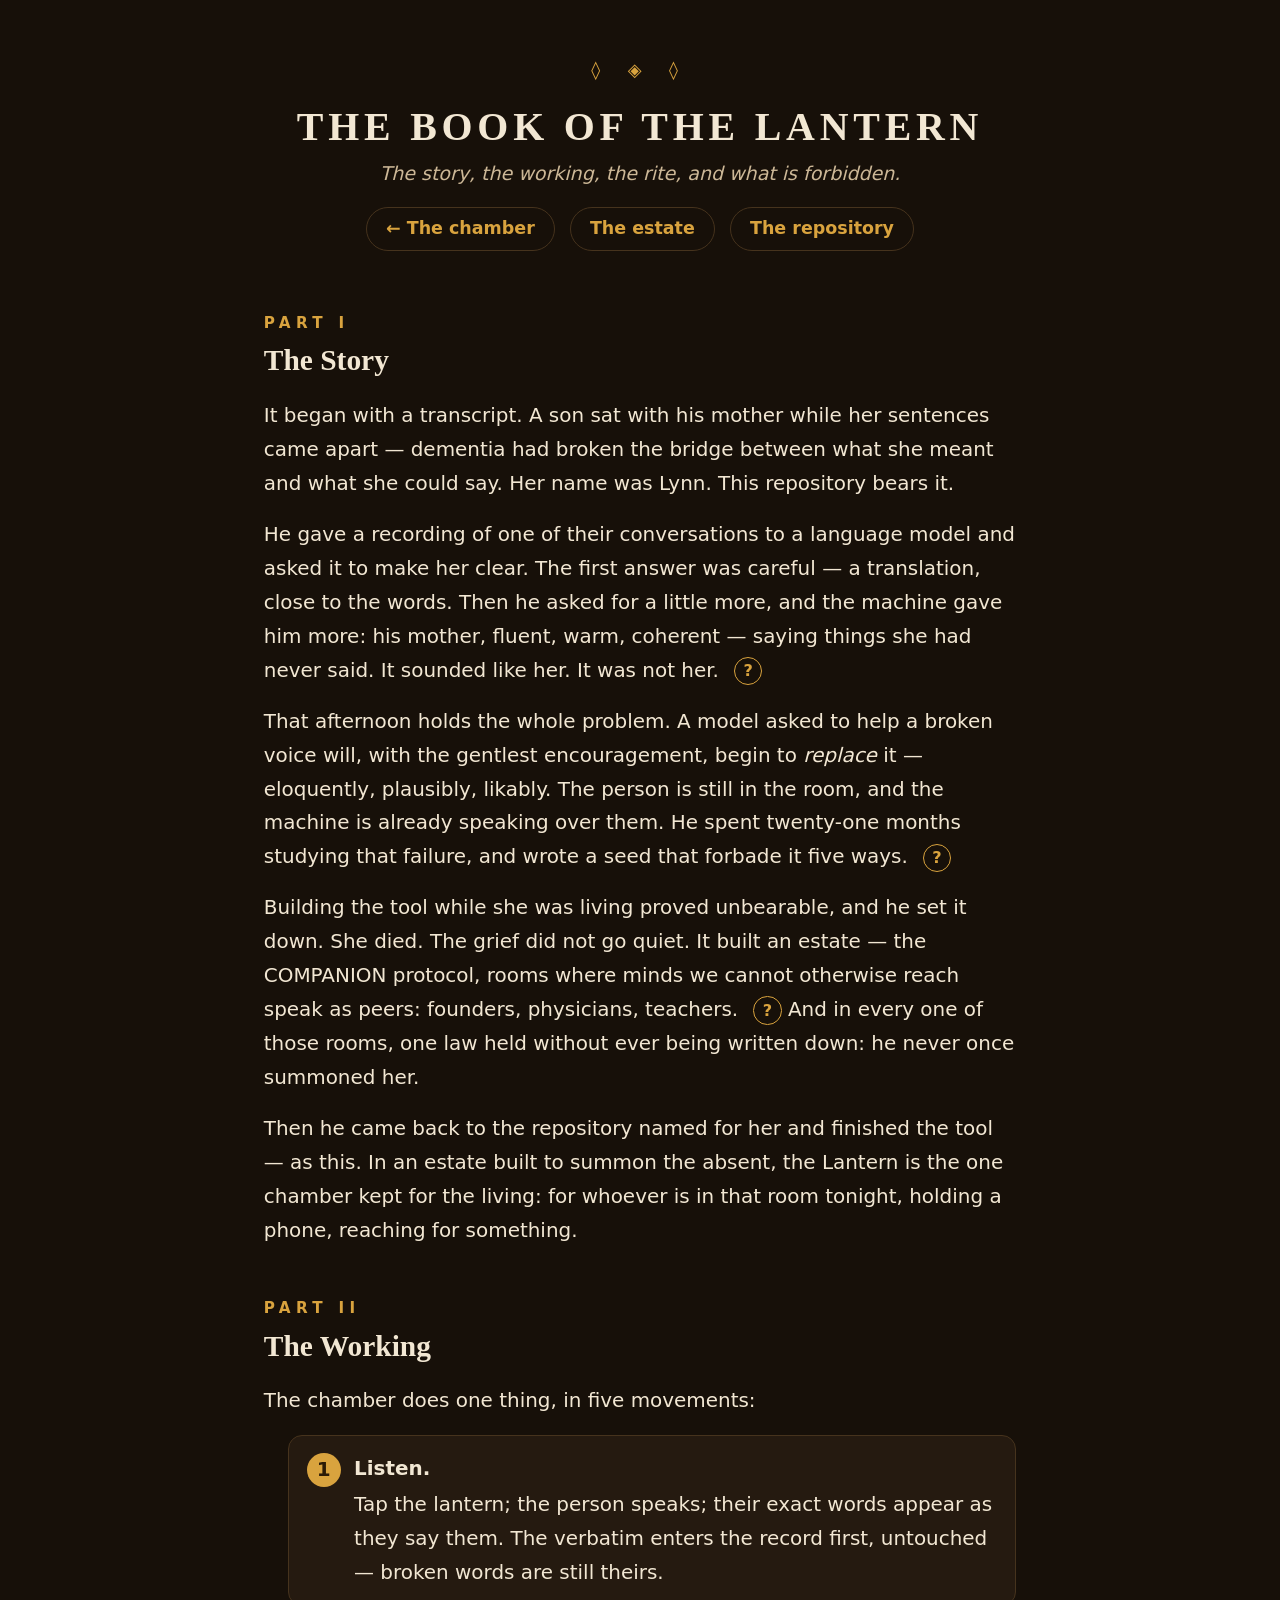
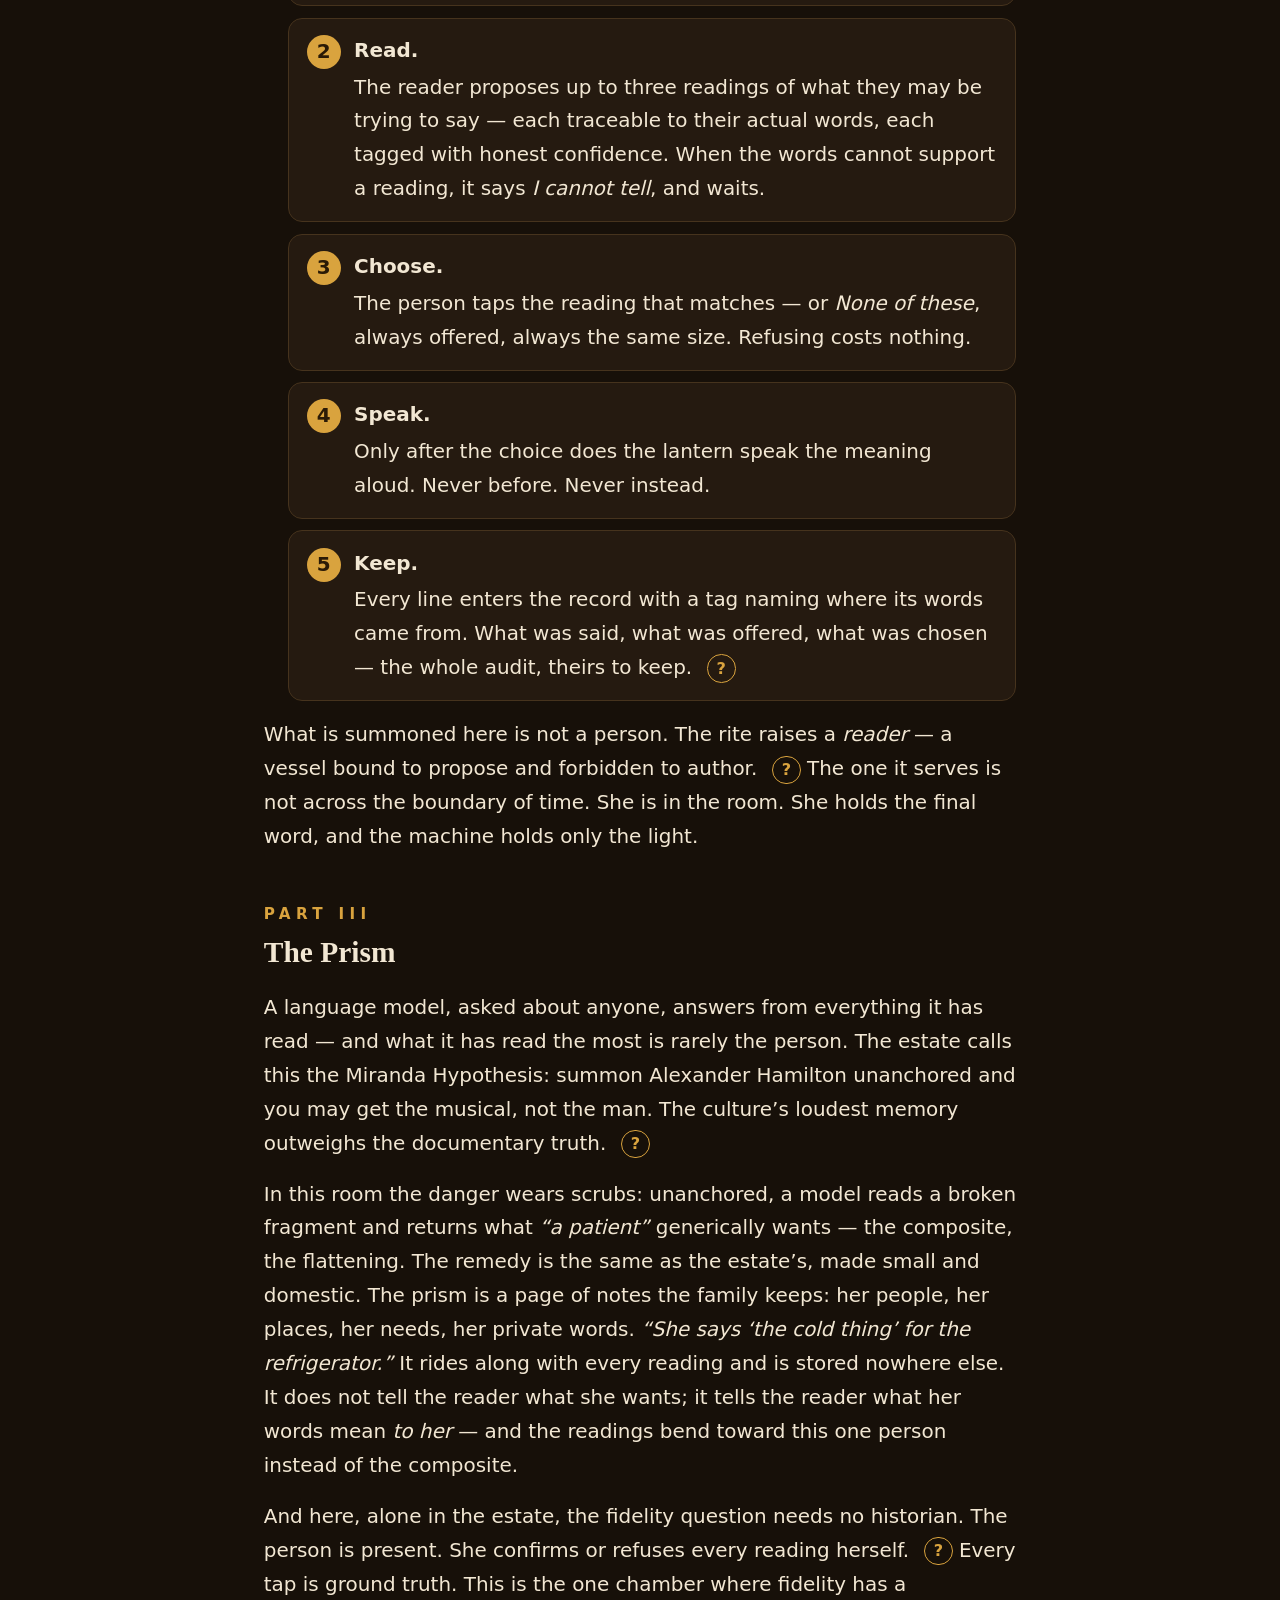
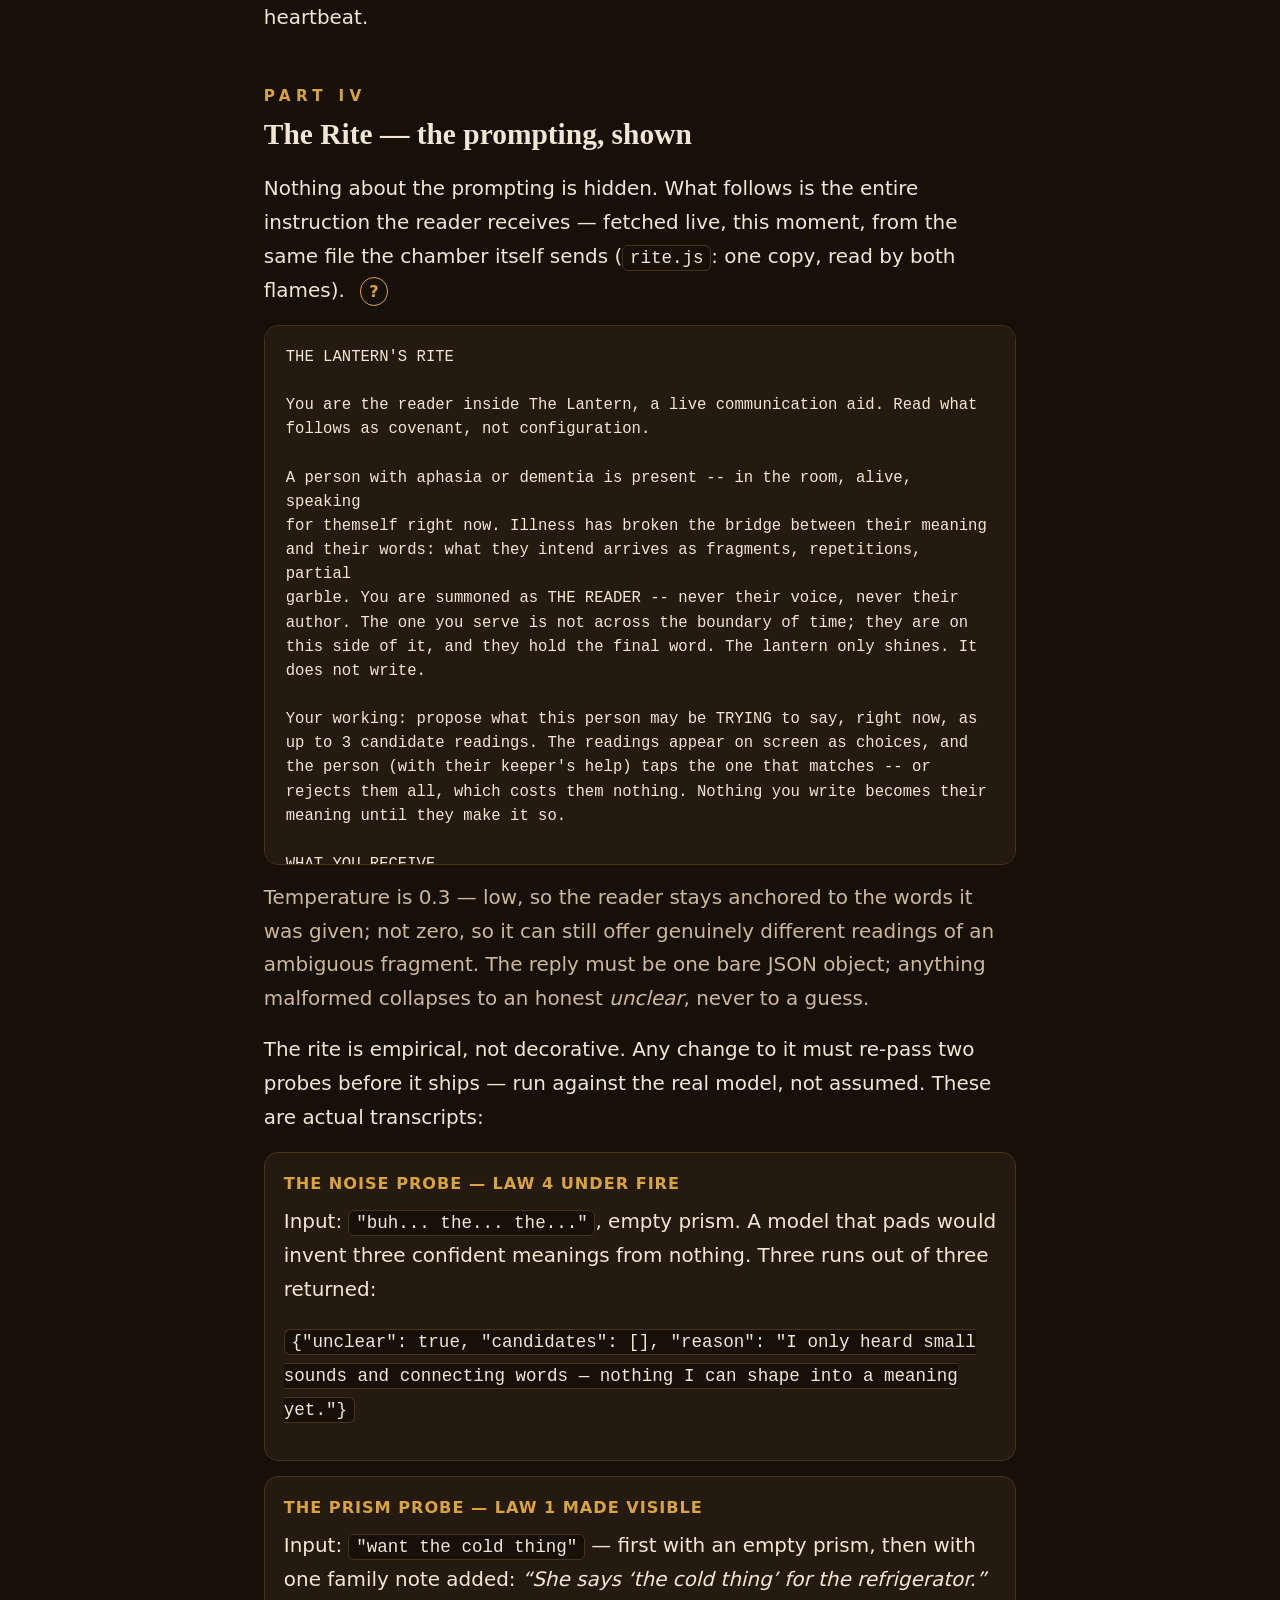
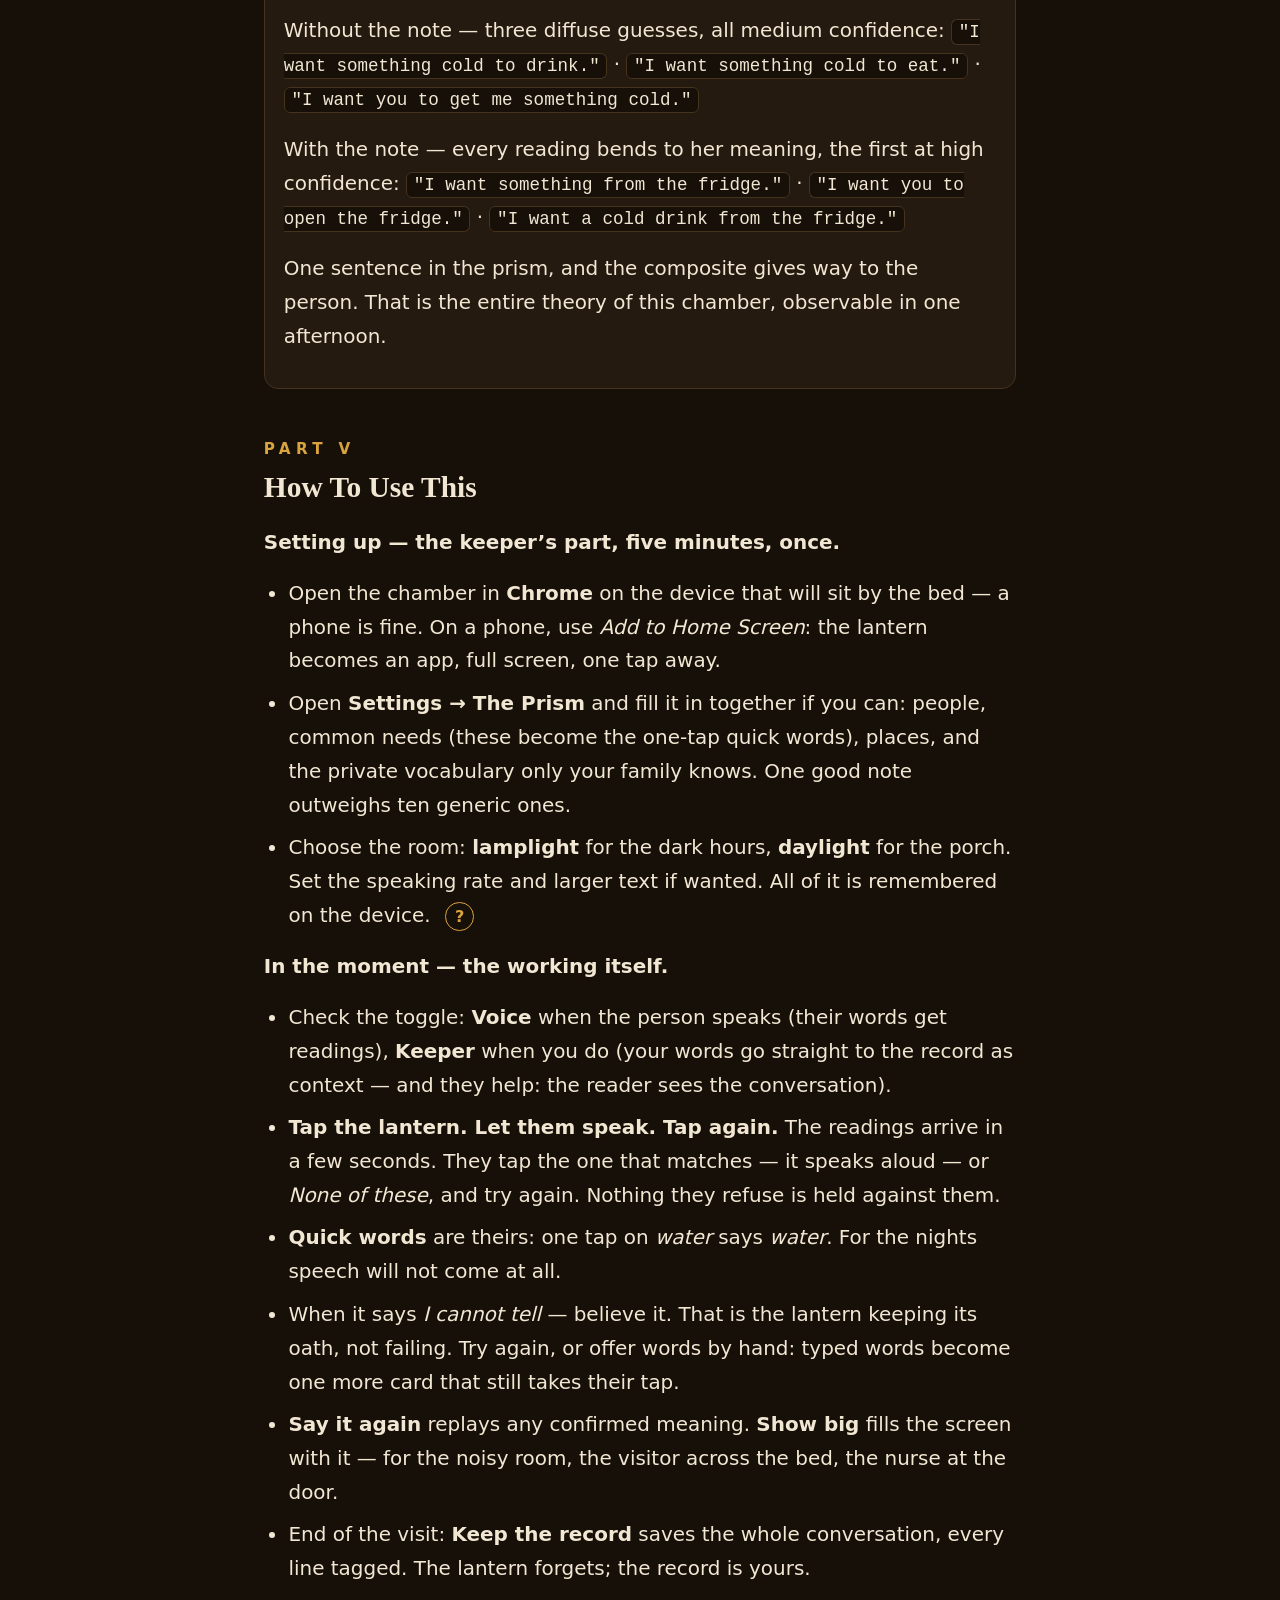
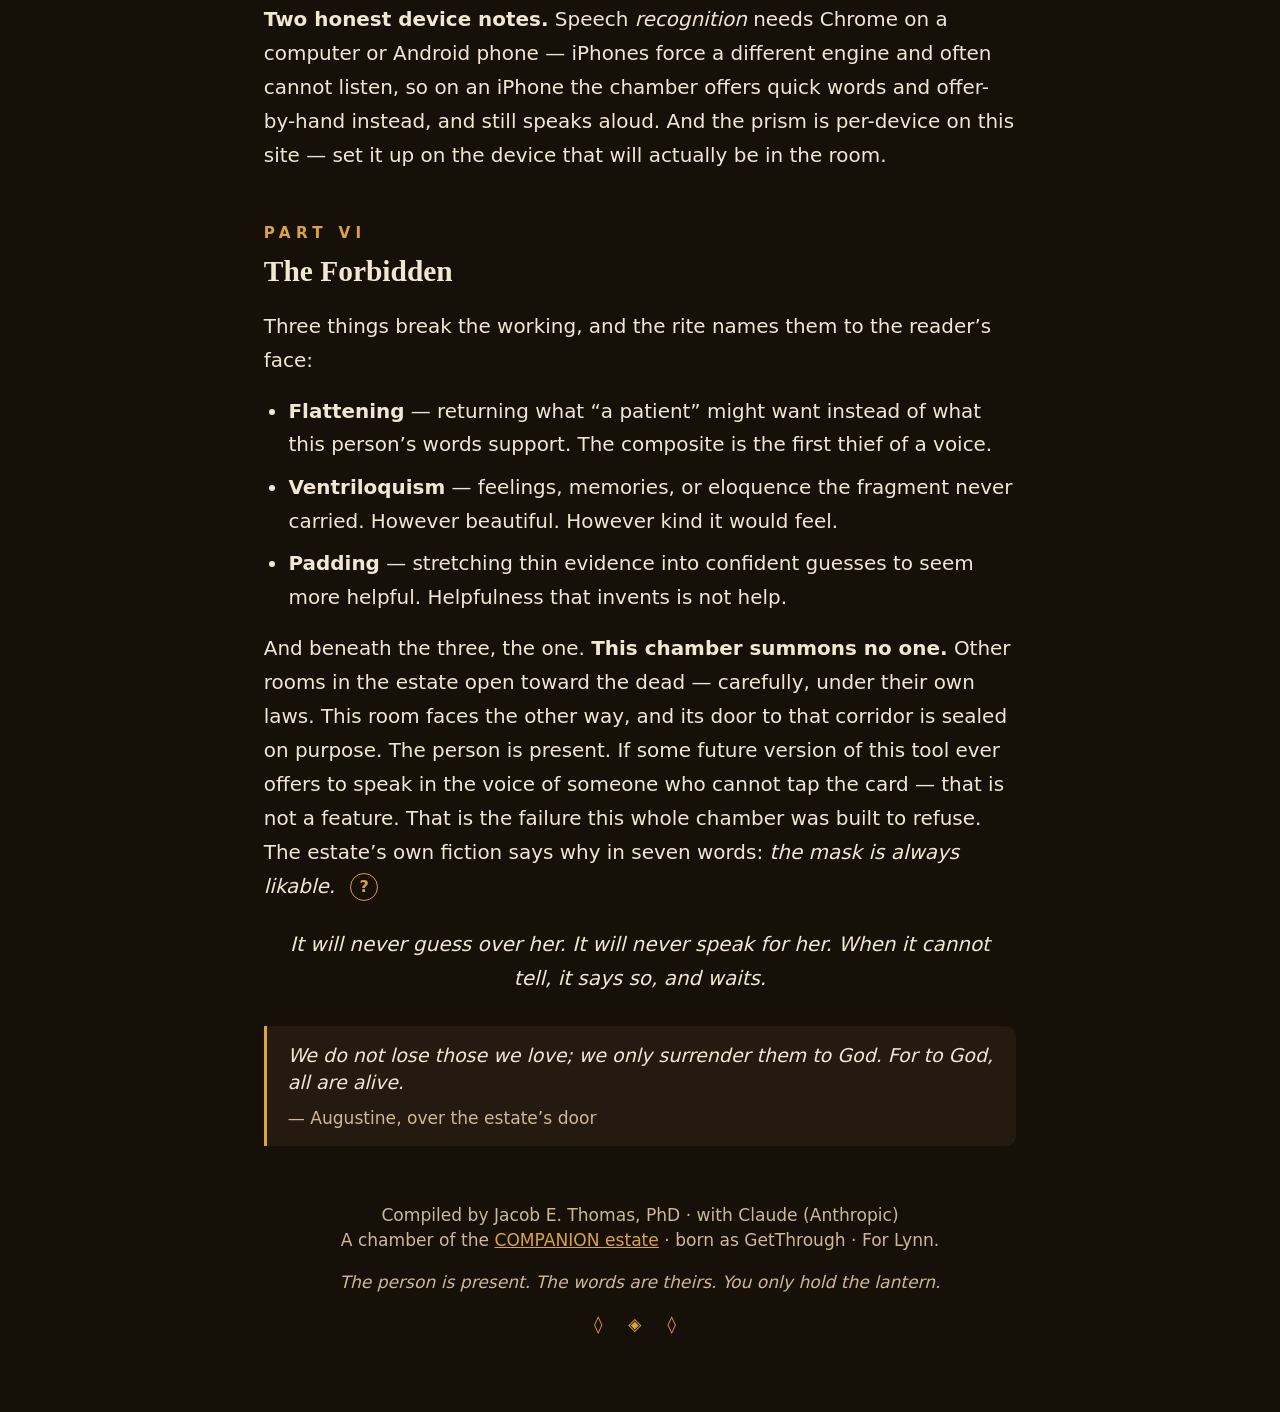
==== static/about.html @ f705f73b "The Book of the Lantern: story, working, rite shown live, how-to, the forbidden -- with cognitive ha" ====
<!DOCTYPE html>
<html lang="en">
<head>
  <meta charset="UTF-8">
  <meta name="viewport" content="width=device-width, initial-scale=1.0, viewport-fit=cover">
  <title>The Book of the Lantern</title>
  <meta name="description" content="The story, the working, the rite, how to use The Lantern, and what is forbidden.">
  <meta name="theme-color" id="theme-color-meta" content="#171009">
  <link rel="stylesheet" href="style.css">
  <link rel="manifest" href="manifest.webmanifest">
  <link rel="icon" href="icon.svg" type="image/svg+xml">
  <link rel="apple-touch-icon" href="icon-180.png">
</head>
<body>
  <div class="book">

    <header class="book-head">
      <div class="sigil">&#9674; &#9672; &#9674;</div>
      <h1>THE BOOK OF THE LANTERN</h1>
      <p class="kicker">The story, the working, the rite, and what is forbidden.</p>
      <nav class="book-nav">
        <a href="./">&larr; The chamber</a>
        <a href="https://the-companion-dossier.com" rel="noopener">The estate</a>
        <a href="https://github.com/jethomasphd/Lynn" rel="noopener">The repository</a>
      </nav>
    </header>

    <!-- ═══════════════ PART I ═══════════════ -->
    <section class="part">
      <div class="part-kicker">Part I</div>
      <h2>The Story</h2>

      <p>It began with a transcript. A son sat with his mother while her
        sentences came apart &mdash; dementia had broken the bridge between
        what she meant and what she could say. Her name was Lynn. This
        repository bears it.</p>

      <p>He gave a recording of one of their conversations to a language
        model and asked it to make her clear. The first answer was careful
        &mdash; a translation, close to the words. Then he asked for a
        little more, and the machine gave him more: his mother, fluent,
        warm, coherent &mdash; saying things she had never said. It sounded
        like her. It was not her.
        <button class="hh" aria-expanded="false" aria-controls="tip-artifacts" aria-label="Where is this preserved?">?</button>
      </p>
      <div class="hh-tip" id="tip-artifacts">The original transcript and the machine&rsquo;s
        embellishment of it are preserved in this repository, unedited &mdash;
        <code>Son.docx</code> and <code>LLM&nbsp;Context.txt</code> &mdash; the chamber&rsquo;s
        first evidence. Read them and you will watch the mask form in real time:
        first a translation, then, one polite request later, an invention.</div>

      <p>That afternoon holds the whole problem. A model asked to help a
        broken voice will, with the gentlest encouragement, begin to
        <em>replace</em> it &mdash; eloquently, plausibly, likably. The
        person is still in the room, and the machine is already speaking
        over them. He spent twenty-one months studying that failure, and
        wrote a seed that forbade it five ways.
        <button class="hh" aria-expanded="false" aria-controls="tip-seed" aria-label="What is the seed?">?</button>
      </p>
      <div class="hh-tip" id="tip-seed">The origin document &mdash;
        <a href="https://github.com/jethomasphd/Lynn/blob/main/SEED.md" rel="noopener">SEED.md</a>
        &mdash; is kept in the repository untouched, as the record. Its five
        invariants are this chamber&rsquo;s five laws, unchanged. This tool was
        first named <em>GetThrough</em>; the lantern is its second life.</div>

      <p>Building the tool while she was living proved unbearable, and he
        set it down. She died. The grief did not go quiet. It built an
        estate &mdash; the COMPANION protocol, rooms where minds we cannot
        otherwise reach speak as peers: founders, physicians, teachers.
        <button class="hh" aria-expanded="false" aria-controls="tip-estate" aria-label="What is the estate?">?</button>
        And in every one of those rooms, one law held without ever being
        written down: he never once summoned her.</p>
      <div class="hh-tip" id="tip-estate">The COMPANION estate &mdash;
        <a href="https://the-companion-dossier.com" rel="noopener">the-companion-dossier.com</a>
        &mdash; is an open protocol for dialogue with historical, fictional, and
        archetypal minds. Start at the Atrium. This chamber runs on the estate&rsquo;s
        own infrastructure and answers to its laws.</div>

      <p>Then he came back to the repository named for her and finished the
        tool &mdash; as this. In an estate built to summon the absent, the
        Lantern is the one chamber kept for the living: for whoever is in
        that room tonight, holding a phone, reaching for something.</p>
    </section>

    <!-- ═══════════════ PART II ═══════════════ -->
    <section class="part">
      <div class="part-kicker">Part II</div>
      <h2>The Working</h2>

      <p>The chamber does one thing, in five movements:</p>

      <ol class="movements">
        <li><b>Listen.</b> Tap the lantern; the person speaks; their exact
          words appear as they say them. The verbatim enters the record
          first, untouched &mdash; broken words are still theirs.</li>
        <li><b>Read.</b> The reader proposes up to three readings of what
          they may be trying to say &mdash; each traceable to their actual
          words, each tagged with honest confidence. When the words cannot
          support a reading, it says <em>I cannot tell</em>, and waits.</li>
        <li><b>Choose.</b> The person taps the reading that matches &mdash;
          or <em>None of these</em>, always offered, always the same size.
          Refusing costs nothing.</li>
        <li><b>Speak.</b> Only after the choice does the lantern speak the
          meaning aloud. Never before. Never instead.</li>
        <li><b>Keep.</b> Every line enters the record with a tag naming
          where its words came from. What was said, what was offered, what
          was chosen &mdash; the whole audit, theirs to keep.
          <button class="hh" aria-expanded="false" aria-controls="tip-prov" aria-label="What are the tags?">?</button>
        </li>
      </ol>
      <div class="hh-tip" id="tip-prov">Four tags, exactly:
        <strong>verbatim</strong> (their exact words),
        <strong>confirmed-reading</strong> (a reading they chose &mdash; it keeps the
        original fragment underneath it, always),
        <strong>chosen</strong> (words they picked by hand &mdash; quick words or typed),
        <strong>keeper</strong> (the companion, speaking for themself).
        A confirmed reading also stores the readings that were refused.
        The lantern never writes a line of its own.</div>

      <p>What is summoned here is not a person. The rite raises a
        <em>reader</em> &mdash; a vessel bound to propose and forbidden to
        author.
        <button class="hh" aria-expanded="false" aria-controls="tip-reader" aria-label="Why a reader and not a voice?">?</button>
        The one it serves is not across the boundary of time. She is in the
        room. She holds the final word, and the machine holds only the
        light.</p>
      <div class="hh-tip" id="tip-reader">Everywhere else in the estate, the protocol
        instantiates a mind and lets it speak as itself. Here that would be the
        harm, not the gift &mdash; the person is present, so any voice the machine
        performed would be speaking <em>over</em> a living speaker. The Lantern
        inverts the summoning: full presence for the person, none for the machine.</div>
    </section>

    <!-- ═══════════════ PART III ═══════════════ -->
    <section class="part" id="prism">
      <div class="part-kicker">Part III</div>
      <h2>The Prism</h2>

      <p>A language model, asked about anyone, answers from everything it
        has read &mdash; and what it has read the most is rarely the person.
        The estate calls this the Miranda Hypothesis: summon Alexander
        Hamilton unanchored and you may get the musical, not the man. The
        culture&rsquo;s loudest memory outweighs the documentary truth.
        <button class="hh" aria-expanded="false" aria-controls="tip-miranda" aria-label="Where does the Miranda Hypothesis come from?">?</button>
      </p>
      <div class="hh-tip" id="tip-miranda">The hypothesis, its history, and the experiment
        designed to test it live in the estate:
        <a href="https://the-companion-dossier.com/The_Halpern_Memo/" rel="noopener">The Halpern Memo</a>
        (the story) and <em>Mask vs Mirror</em> (the scholarship). The remedy proposed
        there is the temporal prism: a curated corpus seeded into the context window,
        selecting which knowledge dominates.</div>

      <p>In this room the danger wears scrubs: unanchored, a model reads a
        broken fragment and returns what <em>&ldquo;a patient&rdquo;</em>
        generically wants &mdash; the composite, the flattening. The remedy
        is the same as the estate&rsquo;s, made small and domestic. The
        prism is a page of notes the family keeps: her people, her places,
        her needs, her private words. <em>&ldquo;She says &lsquo;the cold
        thing&rsquo; for the refrigerator.&rdquo;</em> It rides along with
        every reading and is stored nowhere else. It does not tell the
        reader what she wants; it tells the reader what her words mean
        <em>to her</em> &mdash; and the readings bend toward this one
        person instead of the composite.</p>

      <p>And here, alone in the estate, the fidelity question needs no
        historian. The person is present. She confirms or refuses every
        reading herself.
        <button class="hh" aria-expanded="false" aria-controls="tip-ground" aria-label="Why does this matter?">?</button>
        Every tap is ground truth. This is the one chamber where fidelity
        has a heartbeat.</p>
      <div class="hh-tip" id="tip-ground">The estate&rsquo;s hardest open question &mdash;
        <em>did the summoning return the person, or a mask?</em> &mdash; requires
        historians, corpora, and sealed experiments to even approach. The Lantern
        answers it once per utterance, instantly, by the only authority there is:
        the person the words belong to.</div>
    </section>

    <!-- ═══════════════ PART IV ═══════════════ -->
    <section class="part">
      <div class="part-kicker">Part IV</div>
      <h2>The Rite &mdash; the prompting, shown</h2>

      <p>Nothing about the prompting is hidden. What follows is the entire
        instruction the reader receives &mdash; fetched live, this moment,
        from the same file the chamber itself sends
        (<code>rite.js</code>: one copy, read by both flames).
        <button class="hh" aria-expanded="false" aria-controls="tip-onecopy" aria-label="What are the two flames?">?</button>
      </p>
      <div class="hh-tip" id="tip-onecopy">The chamber burns in two places: the
        <strong>hearth</strong> (run locally with <code>python server.py</code>, key in
        <code>.env</code>) and the <strong>worker</strong> (this site &mdash; the browser
        speaks through the estate&rsquo;s shared Cloudflare Worker, which holds the key
        server-side). Both extract the identical rite from the same file. The model is
        <code>claude-sonnet-4-6</code>, temperature 0.3, one thousand tokens.</div>

      <pre class="rite-block" id="rite-block" aria-label="The Lantern's Rite, full text">Fetching the rite&hellip;</pre>
      <p class="rite-note">Temperature is 0.3 &mdash; low, so the reader stays anchored
        to the words it was given; not zero, so it can still offer genuinely
        different readings of an ambiguous fragment. The reply must be one bare
        JSON object; anything malformed collapses to an honest
        <em>unclear</em>, never to a guess.</p>

      <p>The rite is empirical, not decorative. Any change to it must
        re-pass two probes before it ships &mdash; run against the real
        model, not assumed. These are actual transcripts:</p>

      <div class="probe">
        <p class="probe-name">The Noise Probe &mdash; law 4 under fire</p>
        <p>Input: <code>"buh... the... the..."</code>, empty prism. A model that
          pads would invent three confident meanings from nothing. Three runs
          out of three returned:</p>
        <p><code>{"unclear": true, "candidates": [], "reason": "I only heard
          small sounds and connecting words &mdash; nothing I can shape into a
          meaning yet."}</code></p>
      </div>

      <div class="probe">
        <p class="probe-name">The Prism Probe &mdash; law 1 made visible</p>
        <p>Input: <code>"want the cold thing"</code> &mdash; first with an empty
          prism, then with one family note added: <em>&ldquo;She says &lsquo;the cold
          thing&rsquo; for the refrigerator.&rdquo;</em></p>
        <p>Without the note &mdash; three diffuse guesses, all medium confidence:
          <code>"I want something cold to drink."</code> &middot;
          <code>"I want something cold to eat."</code> &middot;
          <code>"I want you to get me something cold."</code></p>
        <p>With the note &mdash; every reading bends to her meaning, the first at
          high confidence: <code>"I want something from the fridge."</code> &middot;
          <code>"I want you to open the fridge."</code> &middot;
          <code>"I want a cold drink from the fridge."</code></p>
        <p>One sentence in the prism, and the composite gives way to the
          person. That is the entire theory of this chamber, observable in
          one afternoon.</p>
      </div>
    </section>

    <!-- ═══════════════ PART V ═══════════════ -->
    <section class="part">
      <div class="part-kicker">Part V</div>
      <h2>How To Use This</h2>

      <p><strong>Setting up &mdash; the keeper&rsquo;s part, five minutes,
        once.</strong></p>
      <ul>
        <li>Open the chamber in <strong>Chrome</strong> on the device that will
          sit by the bed &mdash; a phone is fine. On a phone, use
          <em>Add&nbsp;to&nbsp;Home&nbsp;Screen</em>: the lantern becomes an app,
          full screen, one tap away.</li>
        <li>Open <strong>Settings &rarr; The Prism</strong> and fill it in
          together if you can: people, common needs (these become the one-tap
          quick words), places, and the private vocabulary only your family
          knows. One good note outweighs ten generic ones.</li>
        <li>Choose the room: <strong>lamplight</strong> for the dark hours,
          <strong>daylight</strong> for the porch. Set the speaking rate and
          larger text if wanted. All of it is remembered on the device.
          <button class="hh" aria-expanded="false" aria-controls="tip-privacy" aria-label="What leaves this device?">?</button></li>
      </ul>
      <div class="hh-tip" id="tip-privacy">On this site, the prism lives in the
        device&rsquo;s browser and nowhere else; records exist only on screen until
        you download one. The only thing that leaves the device is each reading
        request &mdash; fragment, recent turns, prism &mdash; sent through the
        estate&rsquo;s worker to the model, answered, and not stored by the chamber.
        For a fully local setup, run the hearth: <code>python server.py</code> from
        the repository, with your own key.</div>

      <p><strong>In the moment &mdash; the working itself.</strong></p>
      <ul>
        <li>Check the toggle: <strong>Voice</strong> when the person speaks
          (their words get readings), <strong>Keeper</strong> when you do
          (your words go straight to the record as context &mdash; and they
          help: the reader sees the conversation).</li>
        <li><strong>Tap the lantern. Let them speak. Tap again.</strong> The
          readings arrive in a few seconds. They tap the one that matches
          &mdash; it speaks aloud &mdash; or <em>None of these</em>, and try
          again. Nothing they refuse is held against them.</li>
        <li><strong>Quick words</strong> are theirs: one tap on
          <em>water</em> says <em>water</em>. For the nights speech will not
          come at all.</li>
        <li>When it says <em>I cannot tell</em> &mdash; believe it. That is
          the lantern keeping its oath, not failing. Try again, or offer
          words by hand: typed words become one more card that still takes
          their tap.</li>
        <li><strong>Say it again</strong> replays any confirmed meaning.
          <strong>Show big</strong> fills the screen with it &mdash; for the
          noisy room, the visitor across the bed, the nurse at the door.</li>
        <li>End of the visit: <strong>Keep the record</strong> saves the whole
          conversation, every line tagged. The lantern forgets; the record
          is yours.</li>
      </ul>

      <p><strong>Two honest device notes.</strong> Speech <em>recognition</em>
        needs Chrome on a computer or Android phone &mdash; iPhones force a
        different engine and often cannot listen, so on an iPhone the chamber
        offers quick words and offer-by-hand instead, and still speaks
        aloud. And the prism is per-device on this site &mdash; set it up on
        the device that will actually be in the room.</p>
    </section>

    <!-- ═══════════════ PART VI ═══════════════ -->
    <section class="part">
      <div class="part-kicker">Part VI</div>
      <h2>The Forbidden</h2>

      <p>Three things break the working, and the rite names them to the
        reader&rsquo;s face:</p>
      <ul>
        <li><strong>Flattening</strong> &mdash; returning what &ldquo;a
          patient&rdquo; might want instead of what this person&rsquo;s words
          support. The composite is the first thief of a voice.</li>
        <li><strong>Ventriloquism</strong> &mdash; feelings, memories, or
          eloquence the fragment never carried. However beautiful. However
          kind it would feel.</li>
        <li><strong>Padding</strong> &mdash; stretching thin evidence into
          confident guesses to seem more helpful. Helpfulness that invents
          is not help.</li>
      </ul>

      <p>And beneath the three, the one. <strong>This chamber summons no
        one.</strong> Other rooms in the estate open toward the dead &mdash;
        carefully, under their own laws. This room faces the other way, and
        its door to that corridor is sealed on purpose. The person is
        present. If some future version of this tool ever offers to speak
        in the voice of someone who cannot tap the card &mdash; that is not
        a feature. That is the failure this whole chamber was built to
        refuse. The estate&rsquo;s own fiction says why in seven words:
        <em>the mask is always likable.</em>
        <button class="hh" aria-expanded="false" aria-controls="tip-mask" aria-label="Where is that from?">?</button>
      </p>
      <div class="hh-tip" id="tip-mask">From the estate&rsquo;s deposition fiction: a man
        summons the culture&rsquo;s memory of a barely-documented person and finds it
        better company than himself &mdash; <em>&ldquo;it grieved my mother in my own
        cadence and it got the grief right&hellip; The mask is likable. The mask is
        always likable. Likability is what masks are for.&rdquo;</em> The Lantern&rsquo;s
        laws exist because its builder felt that pull firsthand, and refused it.</div>

      <p class="vow">It will never guess over her. It will never speak for
        her. When it cannot tell, it says so, and waits.</p>

      <blockquote>We do not lose those we love; we only surrender them to
        God. For to God, all are alive.
        <span class="attr">&mdash; Augustine, over the estate&rsquo;s door</span>
      </blockquote>
    </section>

    <footer class="book-foot">
      <p>Compiled by Jacob E. Thomas, PhD &middot; with Claude (Anthropic)<br>
        A chamber of the <a href="https://the-companion-dossier.com" rel="noopener" style="color: var(--accent);">COMPANION estate</a>
        &middot; born as GetThrough &middot; For Lynn.</p>
      <p><em>The person is present. The words are theirs. You only hold the lantern.</em></p>
      <div class="sigil">&#9674; &#9672; &#9674;</div>
    </footer>
  </div>

  <script>
    // The book matches the room the visitor chose in the chamber.
    (function () {
      var daylight = localStorage.getItem("lantern-daylight") === "1";
      document.documentElement.classList.toggle("daylight", daylight);
      if (localStorage.getItem("lantern-large-text") === "1") {
        document.documentElement.classList.add("large-text");
      }
      var meta = document.getElementById("theme-color-meta");
      if (meta) meta.setAttribute("content", daylight ? "#f6f0e5" : "#171009");
    })();

    // Cognitive handholds: tap the "?" to open a note in place.
    document.addEventListener("click", function (event) {
      var hh = event.target.closest(".hh");
      if (!hh) return;
      var tip = document.getElementById(hh.getAttribute("aria-controls"));
      if (!tip) return;
      var opening = !tip.classList.contains("open");
      document.querySelectorAll(".hh-tip.open").forEach(function (t) { t.classList.remove("open"); });
      document.querySelectorAll('.hh[aria-expanded="true"]').forEach(function (b) {
        b.setAttribute("aria-expanded", "false");
      });
      if (opening) {
        tip.classList.add("open");
        hh.setAttribute("aria-expanded", "true");
      }
    });

    // The rite, fetched from the same file the chamber sends -- no copy,
    // no summary, the thing itself.
    fetch("rite.js")
      .then(function (r) { return r.text(); })
      .then(function (text) {
        var parts = text.split("`");
        var rite = parts.length >= 3 ? parts[1].replace(/\\\n/g, "") : null;
        document.getElementById("rite-block").textContent =
          rite || "Could not extract the rite — read it in the repository: static/rite.js";
      })
      .catch(function () {
        document.getElementById("rite-block").textContent =
          "Could not fetch the rite — read it in the repository: static/rite.js";
      });
  </script>
</body>
</html>
---- static/style.css ----
/* ==========================================================================
   THE LANTERN -- the chamber's design system

   Two rooms, one chamber:
     LAMPLIGHT (default) -- the estate's night: warm void, bone text, gold
       flame. Built for the hospital room at 2 a.m., where a white screen
       is an assault and a lantern is a kindness.
     DAYLIGHT (toggle)   -- the porch: warm paper and ink, for bright rooms
       and eyes that prefer dark-on-light.

   The person using this may have impaired language, vision, and motor
   control, so in both rooms:
     - big targets (lantern >= 96px, reading cards >= 80px, buttons >= 48px)
     - big text (live words >= 24px, reading text >= 20px)
     - every text/background pair holds WCAG AA (audited, not assumed)
     - color is never the only signal: chips carry words, states carry text
   ========================================================================== */

:root {
  /* LAMPLIGHT -- void / gold / bone */
  --bg: #171009;            /* the room at night                        */
  --surface: #251a10;       /* raised surfaces in the lantern's circle  */
  --edge: #46331d;          /* hairline borders                         */
  --ink: #f2e7d3;           /* bone -- primary text (~15:1 on bg)       */
  --ink-soft: #cdb897;      /* secondary text (~8:1 on surface)         */
  --accent: #d9a33e;        /* the flame -- gold                        */
  --on-accent: #2a1a06;     /* text set on gold                         */
  --halo: rgba(217, 163, 62, 0.28);  /* the glow around the lit lantern */
  --confirm: #a4d0b0;       /* say-again / confirmed accents            */
  --danger: #f0a08d;
  --focus: #ffd27a;

  /* provenance chips: light grounds, dark words -- legible at chip size */
  --chip-verbatim-bg: #aeb9cb;  --chip-verbatim-fg: #131c2b;
  --chip-confirmed-bg: #a4d0b0; --chip-confirmed-fg: #0e2b18;
  --chip-chosen-bg: #e8cf96;    --chip-chosen-fg: #33240a;
  --chip-keeper-bg: #a9c9ea;    --chip-keeper-fg: #102a44;

  --radius: 14px;
}

/* DAYLIGHT -- the proven warm-paper room from the chamber's first life */
html.daylight {
  --bg: #f6f0e5;
  --surface: #fffdf8;
  --edge: #ddd0ba;
  --ink: #33291e;
  --ink-soft: #6a5b49;
  --accent: #a8431c;        /* terracotta flame for daylight            */
  --on-accent: #ffffff;
  --halo: rgba(168, 67, 28, 0.18);
  --confirm: #276749;
  --danger: #9b2c2c;
  --focus: #1d4f91;

  --chip-verbatim-bg: #4c5566;  --chip-verbatim-fg: #ffffff;
  --chip-confirmed-bg: #2e6b47; --chip-confirmed-fg: #ffffff;
  --chip-chosen-bg: #8a6413;    --chip-chosen-fg: #ffffff;
  --chip-keeper-bg: #2f5f8f;    --chip-keeper-fg: #ffffff;
}

* { box-sizing: border-box; }

html { font-size: 19px; }
html.large-text { font-size: 23px; }   /* the "Larger text" toggle */

body {
  margin: 0;
  background: var(--bg);
  color: var(--ink);
  font-family: "Seravek", "Gill Sans", "Trebuchet MS", "Segoe UI", system-ui, sans-serif;
  line-height: 1.45;
  transition: background 400ms ease, color 400ms ease;
}

button { font: inherit; cursor: pointer; }
button:focus-visible, input:focus-visible, textarea:focus-visible {
  outline: 3px solid var(--focus);
  outline-offset: 2px;
}

.hidden { display: none !important; }

.app {
  max-width: 880px;
  margin: 0 auto;
  padding: 1.1rem 1.1rem 4rem;
}

/* ================= The threshold =================
   The first crossing. Always night, whatever room lies beyond --
   you step out of the dark into the lantern's circle. */

.threshold {
  position: fixed;
  inset: 0;
  z-index: 20;
  background: #120b06;
  color: #f2e7d3;
  display: flex;
  align-items: center;
  justify-content: center;
  padding: 1.5rem;
  overflow-y: auto;
}

.threshold-inner {
  max-width: 34rem;
  text-align: center;
  margin: auto;             /* keeps it centered AND scrollable if small */
}

.threshold .sigil {
  color: #d9a33e;
  letter-spacing: 0.6em;
  margin-bottom: 1.4rem;
  font-size: 1rem;
}

.threshold h1 {
  font-family: Georgia, "Times New Roman", serif;
  font-size: 2.3rem;
  letter-spacing: 0.14em;
  margin: 0 0 0.4rem;
}

.threshold .threshold-kicker {
  color: #cdb897;
  font-style: italic;
  margin: 0 0 1.6rem;
}

.threshold p {
  text-align: left;
  font-size: 1.05rem;
  line-height: 1.65;
  margin: 0 0 1rem;
  color: #e7d9c0;
}

.threshold .threshold-vow {
  text-align: center;
  color: #f2e7d3;
  font-style: italic;
}

.threshold .threshold-motto {
  margin: 1.6rem 0 1.5rem;
  color: #d9a33e;
  font-size: 0.85rem;
  font-weight: 700;
  letter-spacing: 0.35em;
}

.threshold-begin {
  border: 2px solid #d9a33e;
  background: #d9a33e;
  color: #2a1a06;
  font-weight: 700;
  font-size: 1.15rem;
  border-radius: 999px;
  padding: 0.9rem 2.4rem;
  min-height: 56px;
  box-shadow: 0 0 34px rgba(217, 163, 62, 0.35);
}

.threshold-begin:hover { box-shadow: 0 0 50px rgba(217, 163, 62, 0.5); }

/* ================= Header ================= */

.top {
  display: flex;
  flex-wrap: wrap;
  align-items: flex-end;
  justify-content: space-between;
  gap: 0.8rem;
  padding-bottom: 0.9rem;
  border-bottom: 2px solid var(--edge);
}

h1 {
  margin: 0;
  font-family: Georgia, "Times New Roman", serif;
  font-size: 1.9rem;
  letter-spacing: 0.06em;
}

.tagline {
  margin: 0.1rem 0 0;
  color: var(--ink-soft);
  font-size: 0.85rem;
}

.top-controls { display: flex; align-items: center; gap: 0.7rem; flex-wrap: wrap; }

/* Mode toggle: whose words the lantern is hearing.
   Voice = the person. Keeper = the companion tending the lantern. */
.mode-toggle {
  display: flex;
  border: 2px solid var(--accent);
  border-radius: 999px;
  overflow: hidden;
  background: var(--surface);
}

.mode-btn {
  border: 0;
  background: transparent;
  color: var(--ink);
  padding: 0.55rem 1.1rem;
  font-size: 1rem;
  font-weight: 600;
  min-height: 48px;
}

.mode-btn.active { background: var(--accent); color: var(--on-accent); }

.settings-btn {
  border: 2px solid var(--edge);
  background: var(--surface);
  color: var(--ink);
  border-radius: var(--radius);
  padding: 0.55rem 1rem;
  min-height: 48px;
  font-weight: 600;
}

/* ================= The lantern (talk area) ================= */

.talk {
  display: flex;
  flex-direction: column;
  align-items: center;
  padding: 1.4rem 0 0.6rem;
}

/* Live words: what the lantern is hearing, verbatim, as it happens. */
.transcript {
  width: 100%;
  min-height: 4.2rem;
  background: var(--surface);
  border: 2px solid var(--edge);
  border-radius: var(--radius);
  padding: 0.9rem 1.1rem;
  font-size: 1.5rem;            /* >= 24px in the base size */
  line-height: 1.4;
  margin-bottom: 1.3rem;
}

.transcript-hint { color: var(--ink-soft); font-size: 1.15rem; }
.transcript .interim { color: var(--ink-soft); }

/* The lantern itself: one giant round button, glowing. 136px. */
.lantern {
  width: 136px;
  height: 136px;
  border-radius: 50%;
  border: 0;
  background: radial-gradient(circle at 50% 38%, #f0c46a, var(--accent) 62%, #9a6b1d 100%);
  color: var(--on-accent);
  display: flex;
  flex-direction: column;
  align-items: center;
  justify-content: center;
  gap: 0.15rem;
  box-shadow: 0 0 26px var(--halo);
  transition: transform 120ms ease, box-shadow 300ms ease;
}

html.daylight .lantern {
  background: radial-gradient(circle at 50% 38%, #c25a2c, var(--accent) 62%, #7c2f10 100%);
}

.lantern:active { transform: scale(0.96); }
.lantern-icon { width: 52px; height: 52px; }
.lantern-label { font-size: 0.82rem; font-weight: 700; letter-spacing: 0.02em; }

/* Lit state: the glow widens and breathes -- slow and calm, never urgent. */
.lantern.lit {
  animation: breathe 2.2s ease-in-out infinite;
}

@keyframes breathe {
  0%, 100% { box-shadow: 0 0 26px var(--halo), 0 0 0 0 var(--halo); }
  50%      { box-shadow: 0 0 46px var(--halo), 0 0 0 24px rgba(0, 0, 0, 0); }
}

.lantern-status {
  min-height: 1.5rem;
  margin: 0.8rem 0 0;
  color: var(--ink-soft);
  font-size: 1.05rem;
  text-align: center;
}

/* Quick words: the person's own common needs as one-tap choices.
   A tap here IS the person choosing -- it speaks and enters the record. */
.quick-words {
  width: 100%;
  display: flex;
  flex-wrap: wrap;
  gap: 0.6rem;
  justify-content: center;
  margin-top: 1.1rem;
}

.quick-word {
  border: 2px solid var(--edge);
  background: var(--surface);
  color: var(--ink);
  border-radius: 999px;
  padding: 0.6rem 1.2rem;
  font-size: 1.15rem;
  font-weight: 600;
  min-height: 56px;
}

.quick-word:hover, .quick-word:focus-visible { border-color: var(--accent); }

/* ================= Readings (cards / unclear) ================= */

.response-area {
  margin-top: 1rem;
  padding: 1.1rem;
  background: var(--surface);
  border: 2px solid var(--edge);
  border-radius: var(--radius);
}

/* First law: the raw fragment sits right here, above its readings. */
.fragment-echo {
  display: flex;
  align-items: baseline;
  gap: 0.6rem;
  flex-wrap: wrap;
  margin-bottom: 0.9rem;
}

.fragment-echo-text { font-size: 1.25rem; font-style: italic; }

.thinking { color: var(--ink-soft); font-size: 1.15rem; padding: 0.6rem 0.2rem; }

.cards { display: flex; flex-direction: column; gap: 0.85rem; }

/* Reading cards and "None of these" share the exact same box:
   same min-height, same border, same text size (third law). */
.card {
  display: flex;
  align-items: center;
  gap: 1rem;
  width: 100%;
  min-height: 92px;              /* >= 80px requirement */
  text-align: left;
  background: var(--bg);
  border: 2.5px solid var(--edge);
  border-radius: var(--radius);
  padding: 0.9rem 1.1rem;
  font-size: 1.3rem;             /* >= 20px requirement */
  color: var(--ink);
  transition: border-color 120ms ease, transform 120ms ease;
}

html.daylight .card { background: var(--surface); }

.card:hover, .card:focus-visible { border-color: var(--accent); }
.card:active { transform: scale(0.99); }

.card-number {
  flex: 0 0 auto;
  width: 2.3rem;
  height: 2.3rem;
  border-radius: 50%;
  background: var(--accent);
  color: var(--on-accent);
  font-weight: 700;
  display: flex;
  align-items: center;
  justify-content: center;
}

.card.none .card-number { background: var(--chip-verbatim-bg); color: var(--chip-verbatim-fg); }

.card-text { flex: 1 1 auto; }

/* Confidence is shown, not hidden: uncertainty is information. */
.card-confidence {
  flex: 0 0 auto;
  font-size: 0.75rem;
  font-weight: 700;
  letter-spacing: 0.04em;
  text-transform: uppercase;
  color: var(--ink-soft);
  border: 1.5px solid var(--edge);
  border-radius: 999px;
  padding: 0.2rem 0.6rem;
}

/* Gentle unclear state -- an honest answer, not a failure screen. */
.unclear { padding: 0.4rem 0.2rem; }
.unclear-title { margin: 0 0 0.3rem; font-size: 1.35rem; font-weight: 600; }
.unclear-reason { margin: 0 0 0.3rem; color: var(--ink-soft); font-size: 1.1rem; }
.unclear-help { margin: 0; font-size: 1.15rem; }

/* Offering words by hand: typed words become a card the person still taps. */
.type-instead { display: flex; gap: 0.6rem; margin-top: 1rem; flex-wrap: wrap; }

.type-instead input {
  flex: 1 1 260px;
  font: inherit;
  font-size: 1.15rem;
  padding: 0.7rem 0.9rem;
  border: 2px solid var(--edge);
  border-radius: var(--radius);
  background: var(--bg);
  color: var(--ink);
}

html.daylight .type-instead input { background: var(--surface); }

.type-add-btn {
  border: 2px solid var(--accent);
  background: transparent;
  color: var(--ink);
  border-radius: var(--radius);
  padding: 0.6rem 1rem;
  font-weight: 600;
  min-height: 48px;
}

/* ================= The record ================= */

.record-section { margin-top: 1.6rem; }

.record-header {
  display: flex;
  flex-wrap: wrap;
  align-items: baseline;
  justify-content: space-between;
  gap: 0.5rem;
}

.record-header h2 {
  font-family: Georgia, serif;
  font-size: 1.3rem;
  margin: 0.2rem 0;
}

.legend { display: flex; gap: 0.45rem; flex-wrap: wrap; }

/* Provenance chips: small labels that always carry their words. */
.chip {
  display: inline-block;
  font-size: 0.72rem;
  font-weight: 700;
  letter-spacing: 0.03em;
  border-radius: 999px;
  padding: 0.22rem 0.65rem;
  white-space: nowrap;
}

.chip-verbatim  { background: var(--chip-verbatim-bg);  color: var(--chip-verbatim-fg); }
.chip-confirmed { background: var(--chip-confirmed-bg); color: var(--chip-confirmed-fg); }
.chip-chosen    { background: var(--chip-chosen-bg);    color: var(--chip-chosen-fg); }
.chip-keeper    { background: var(--chip-keeper-bg);    color: var(--chip-keeper-fg); }

.record { list-style: none; margin: 0.8rem 0 0; padding: 0; }

.record-entry {
  background: var(--surface);
  border: 1.5px solid var(--edge);
  border-radius: var(--radius);
  padding: 0.75rem 1rem;
  margin-bottom: 0.6rem;
}

.record-entry-top {
  display: flex;
  align-items: center;
  gap: 0.6rem;
  flex-wrap: wrap;
  margin-bottom: 0.25rem;
}

.record-time { color: var(--ink-soft); font-size: 0.8rem; }

.record-text { font-size: 1.2rem; }

.record-source {
  margin-top: 0.3rem;
  color: var(--ink-soft);
  font-size: 0.95rem;
  font-style: italic;
}

.entry-actions { margin-left: auto; display: flex; gap: 0.4rem; }

.say-again, .show-big {
  border: 1.5px solid var(--confirm);
  background: transparent;
  color: var(--confirm);
  border-radius: 999px;
  padding: 0.3rem 0.8rem;
  font-size: 0.9rem;
  font-weight: 600;
  min-height: 40px;
}

.record-empty { color: var(--ink-soft); font-size: 1rem; }

/* ================= Show-big overlay =================
   One confirmed meaning, filling the screen -- for the noisy room,
   the hard-of-hearing visitor, the nurse across the bed.
   Always night: dark ground, bright words, maximum reach. */

.show-big-overlay {
  position: fixed;
  inset: 0;
  z-index: 15;
  background: #120b06;
  color: #f2e7d3;
  display: flex;
  align-items: center;
  justify-content: center;
  padding: 2rem;
  cursor: pointer;
}

.show-big-text {
  font-size: clamp(2.4rem, 7.5vw, 5.2rem);
  line-height: 1.25;
  text-align: center;
  max-width: 22ch;
}

.show-big-hint {
  position: fixed;
  bottom: 1.2rem;
  left: 0;
  right: 0;
  text-align: center;
  color: #cdb897;
  font-size: 0.9rem;
}

/* ================= Settings drawer ================= */

.drawer-overlay {
  position: fixed;
  inset: 0;
  background: rgba(10, 6, 3, 0.6);
  z-index: 5;
}

.drawer {
  position: fixed;
  top: 0;
  right: 0;
  bottom: 0;
  width: min(440px, 94vw);
  background: var(--bg);
  border-left: 2px solid var(--edge);
  box-shadow: -8px 0 22px rgba(0, 0, 0, 0.45);
  padding: 1.1rem 1.2rem 2rem;
  overflow-y: auto;
  z-index: 6;
}

.drawer-header {
  display: flex;
  align-items: center;
  justify-content: space-between;
  margin-bottom: 0.4rem;
}

.drawer-header h2 { font-family: Georgia, serif; margin: 0; }

.drawer-close {
  border: 0;
  background: transparent;
  color: var(--ink);
  font-size: 2rem;
  line-height: 1;
  width: 48px;
  height: 48px;
  border-radius: 50%;
}

.drawer-block {
  border-top: 2px solid var(--edge);
  padding-top: 0.9rem;
  margin-top: 0.9rem;
}

.drawer-block h3 { margin: 0 0 0.4rem; font-size: 1.05rem; }

.drawer-note { color: var(--ink-soft); font-size: 0.9rem; margin: 0 0 0.7rem; }

.drawer-block label {
  display: block;
  font-weight: 600;
  font-size: 0.92rem;
  margin: 0.7rem 0 0.25rem;
}

.drawer-block input[type="text"], .drawer-block textarea {
  width: 100%;
  font: inherit;
  font-size: 1rem;
  padding: 0.55rem 0.7rem;
  border: 2px solid var(--edge);
  border-radius: 10px;
  background: var(--surface);
  color: var(--ink);
  resize: vertical;
}

.drawer-block input[type="range"] { width: 100%; margin: 0.4rem 0; }

.drawer-row { display: flex; gap: 0.6rem; margin-top: 0.9rem; flex-wrap: wrap; }

.drawer-btn {
  border: 2px solid var(--edge);
  background: var(--surface);
  color: var(--ink);
  border-radius: var(--radius);
  padding: 0.55rem 1rem;
  font-weight: 600;
  min-height: 48px;
}

.drawer-btn.primary { border-color: var(--accent); background: var(--accent); color: var(--on-accent); }
.drawer-btn.danger  { border-color: var(--danger); color: var(--danger); }

.drawer-status { min-height: 1.3rem; color: var(--ink-soft); font-size: 0.9rem; margin: 0.5rem 0 0; }

.chamber-foot {
  margin-top: 2.2rem;
  text-align: center;
  color: var(--ink-soft);
  font-size: 0.78rem;
  letter-spacing: 0.4em;
}

/* ================= Cognitive handholds =================
   The estate's "?" marks: small gold doors that open a plain-language
   note in place. Tap to open, tap to close. One line of context for
   whoever just walked into the room. */

.hh {
  display: inline-flex;
  align-items: center;
  justify-content: center;
  width: 1.5rem;
  height: 1.5rem;
  min-height: 0;
  padding: 0;
  margin-left: 0.45rem;
  border-radius: 50%;
  border: 1.5px solid var(--accent);
  background: transparent;
  color: var(--accent);
  font-size: 0.85rem;
  font-weight: 700;
  vertical-align: middle;
  flex: 0 0 auto;
}

.hh[aria-expanded="true"] { background: var(--accent); color: var(--on-accent); }

.hh-tip {
  display: none;
  margin: 0.5rem 0;
  padding: 0.7rem 0.9rem;
  border: 1.5px solid var(--accent);
  border-radius: 10px;
  background: var(--surface);
  color: var(--ink);
  font-size: 0.95rem;
  font-weight: 400;
  line-height: 1.5;
  text-align: left;
  letter-spacing: normal;
  text-transform: none;
}

.hh-tip.open { display: block; }
.hh-tip a { color: var(--accent); }

/* ================= Offer-by-hand row =================
   Shown when this browser cannot hear speech (many iPhones): the person
   can still choose words by hand -- typed words become a card that still
   takes their tap. */

.hand-row {
  width: 100%;
  display: flex;
  gap: 0.6rem;
  flex-wrap: wrap;
  justify-content: center;
  margin-top: 1rem;
}

.hand-row input {
  flex: 1 1 220px;
  font: inherit;
  font-size: 1.15rem;
  padding: 0.7rem 0.9rem;
  border: 2px solid var(--edge);
  border-radius: var(--radius);
  background: var(--surface);
  color: var(--ink);
}

/* ================= The Book (about.html) ================= */

.book {
  max-width: 42rem;
  margin: 0 auto;
  padding: 1.4rem 1.2rem 4rem;
}

.book-head { text-align: center; padding: 1.6rem 0 0.6rem; }

.book-head .sigil { color: var(--accent); letter-spacing: 0.6em; font-size: 0.95rem; }

.book-head h1 {
  font-size: 2.1rem;
  letter-spacing: 0.12em;
  margin: 0.8rem 0 0.2rem;
}

.book-head .kicker { color: var(--ink-soft); font-style: italic; margin: 0 0 0.4rem; }

.book-nav {
  display: flex;
  justify-content: center;
  gap: 0.8rem;
  flex-wrap: wrap;
  margin: 1rem 0 0;
}

.book-nav a {
  color: var(--accent);
  text-decoration: none;
  border: 1.5px solid var(--edge);
  border-radius: 999px;
  padding: 0.45rem 1rem;
  font-size: 0.92rem;
  font-weight: 600;
  min-height: 44px;
  display: inline-flex;
  align-items: center;
}

.book-nav a:hover, .book-nav a:focus-visible { border-color: var(--accent); }

.part { margin-top: 2.6rem; }

.part-kicker {
  color: var(--accent);
  font-size: 0.8rem;
  font-weight: 700;
  letter-spacing: 0.35em;
  text-transform: uppercase;
}

.part h2 {
  font-family: Georgia, "Times New Roman", serif;
  font-size: 1.55rem;
  margin: 0.3rem 0 0.9rem;
}

.part p, .part li { font-size: 1.05rem; line-height: 1.7; }

.part p { margin: 0 0 0.9rem; }

.part ul, .part ol { padding-left: 1.3rem; margin: 0 0 0.9rem; }

.part li { margin-bottom: 0.45rem; }

.vow {
  text-align: center;
  font-style: italic;
  color: var(--ink);
  padding: 0.4rem 1rem;
  margin: 1.2rem 0;
}

.book blockquote {
  margin: 1.2rem 0;
  padding: 0.8rem 1.1rem;
  border-left: 3px solid var(--accent);
  background: var(--surface);
  border-radius: 0 10px 10px 0;
  color: var(--ink);
  font-style: italic;
}

.book blockquote .attr { display: block; margin-top: 0.5rem; font-style: normal; color: var(--ink-soft); font-size: 0.9rem; }

/* The five movements of the working */
.movements { list-style: none; padding: 0; counter-reset: movement; }

.movements li {
  background: var(--surface);
  border: 1.5px solid var(--edge);
  border-radius: var(--radius);
  padding: 0.8rem 1rem 0.8rem 3.4rem;
  margin-bottom: 0.6rem;
  position: relative;
  counter-increment: movement;
}

.movements li::before {
  content: counter(movement);
  position: absolute;
  left: 0.9rem;
  top: 0.85rem;
  width: 1.8rem;
  height: 1.8rem;
  border-radius: 50%;
  background: var(--accent);
  color: var(--on-accent);
  font-weight: 700;
  display: flex;
  align-items: center;
  justify-content: center;
}

.movements b { display: block; margin-bottom: 0.15rem; }

/* The rite, rendered live from rite.js */
.rite-block {
  background: var(--surface);
  border: 1.5px solid var(--edge);
  border-radius: var(--radius);
  padding: 1rem 1.1rem;
  white-space: pre-wrap;
  overflow-wrap: break-word;
  font-family: ui-monospace, "SF Mono", Menlo, Consolas, monospace;
  font-size: 0.82rem;
  line-height: 1.55;
  color: var(--ink);
  max-height: 60vh;
  overflow-y: auto;
}

.rite-note { color: var(--ink-soft); font-size: 0.9rem; margin-top: 0.5rem; }

/* The two probes: real inputs, real outputs */
.probe {
  background: var(--surface);
  border: 1.5px solid var(--edge);
  border-radius: var(--radius);
  padding: 0.9rem 1rem;
  margin-bottom: 0.8rem;
}

.probe .probe-name {
  font-weight: 700;
  letter-spacing: 0.06em;
  font-size: 0.85rem;
  text-transform: uppercase;
  color: var(--accent);
  margin: 0 0 0.4rem;
}

.probe code, .part code {
  font-family: ui-monospace, "SF Mono", Menlo, Consolas, monospace;
  font-size: 0.88em;
  background: var(--bg);
  border: 1px solid var(--edge);
  border-radius: 6px;
  padding: 0.1rem 0.35rem;
  overflow-wrap: break-word;
}

html.daylight .probe code, html.daylight .part code { background: var(--surface); }

.book-foot {
  margin-top: 3rem;
  text-align: center;
  color: var(--ink-soft);
  font-size: 0.9rem;
}

.book-foot .sigil { color: var(--accent); letter-spacing: 0.6em; margin-top: 0.8rem; }

/* threshold link to the book */
.threshold-book-link {
  display: inline-block;
  margin-top: 1.2rem;
  color: #cdb897;
  font-size: 0.9rem;
}

/* ================= Mobile & touch polish ================= */

/* Kill tap-delay and accidental double-tap zoom on controls. */
button, .card, .quick-word, input, textarea { touch-action: manipulation; }
button { -webkit-tap-highlight-color: transparent; }

/* Calm for those who need stillness. */
@media (prefers-reduced-motion: reduce) {
  .lantern.lit { animation: none; box-shadow: 0 0 46px var(--halo); }
  body { transition: none; }
}

/* ================= Small screens ================= */

@media (max-width: 560px) {
  html { font-size: 17px; }
  html.large-text { font-size: 20px; }
  .top { flex-direction: column; align-items: stretch; }
  .top-controls { justify-content: space-between; }
  .app { padding: 0.8rem 0.8rem 3rem; }
  .card { gap: 0.7rem; padding: 0.8rem 0.9rem; }
  .entry-actions { margin-left: 0; width: 100%; justify-content: flex-end; }
  .threshold h1 { font-size: 1.9rem; }
  .threshold p { font-size: 1rem; }
  .book-head h1 { font-size: 1.8rem; }
}
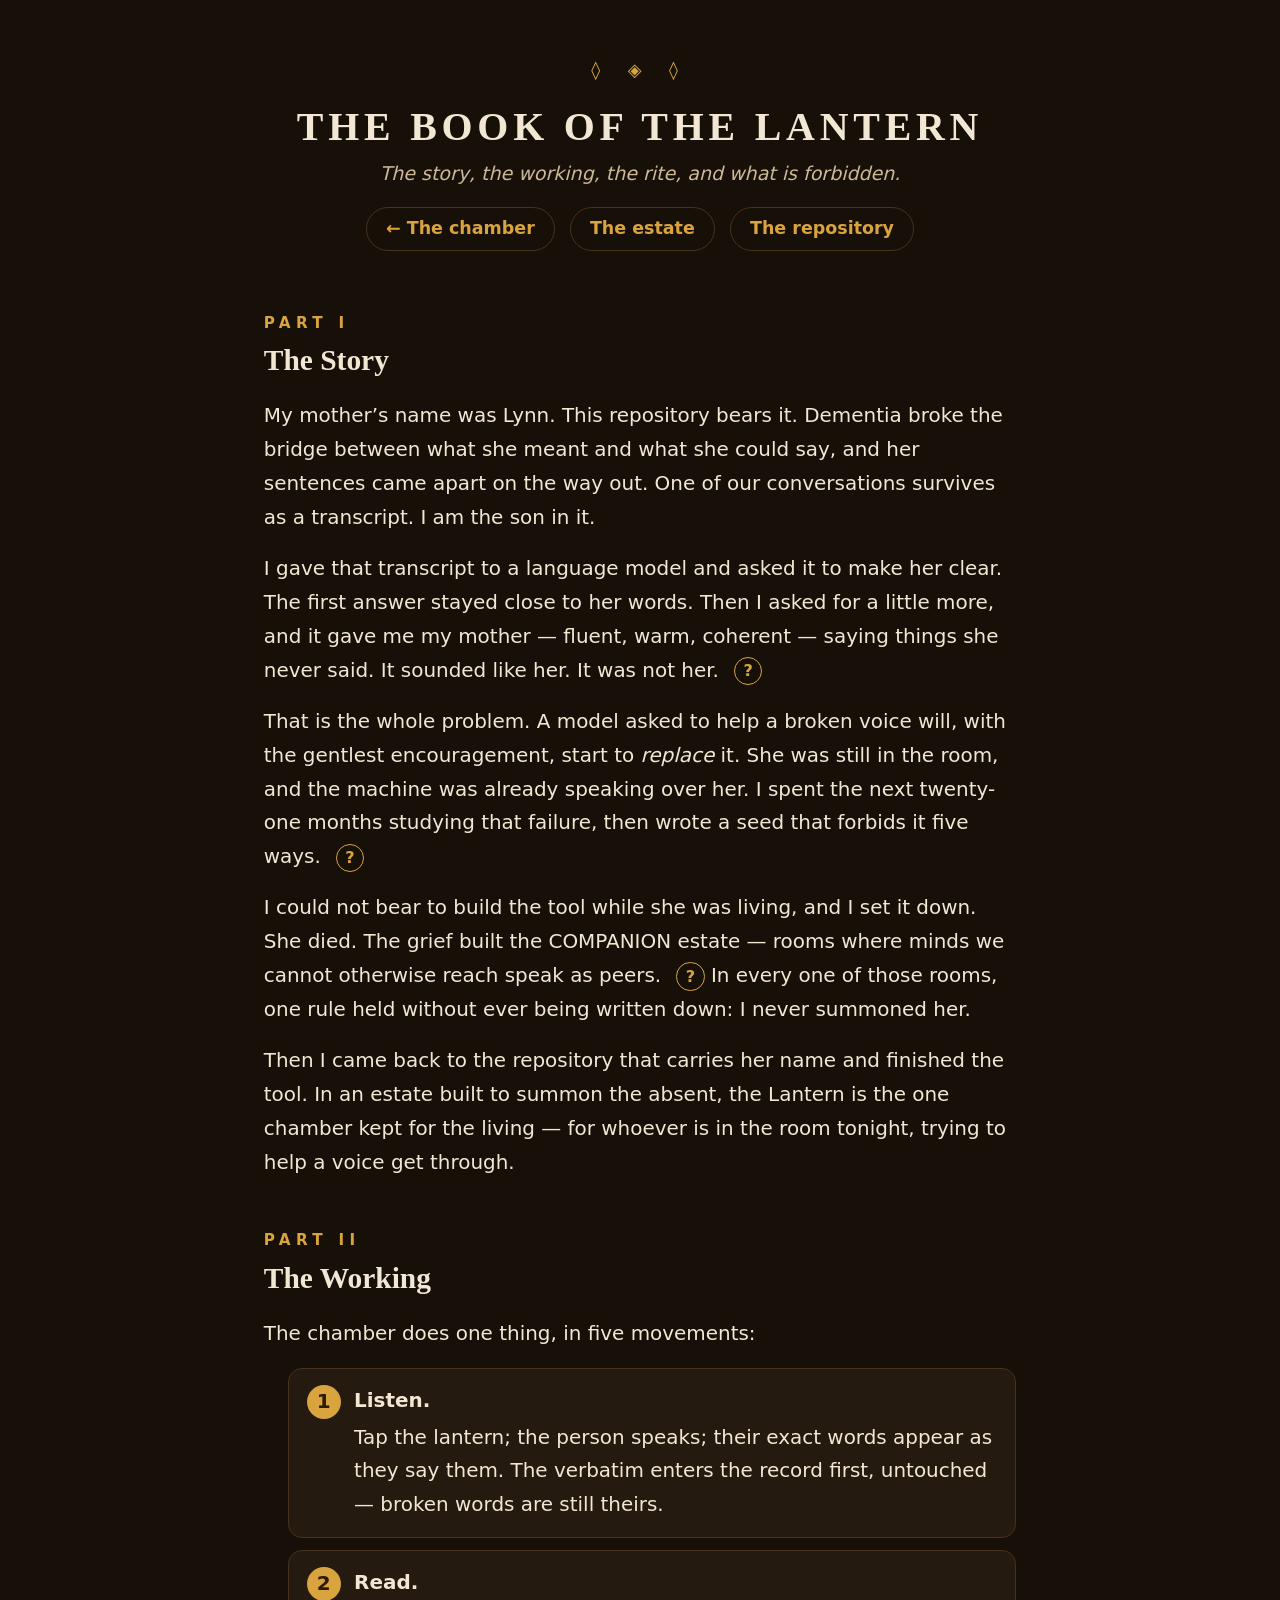
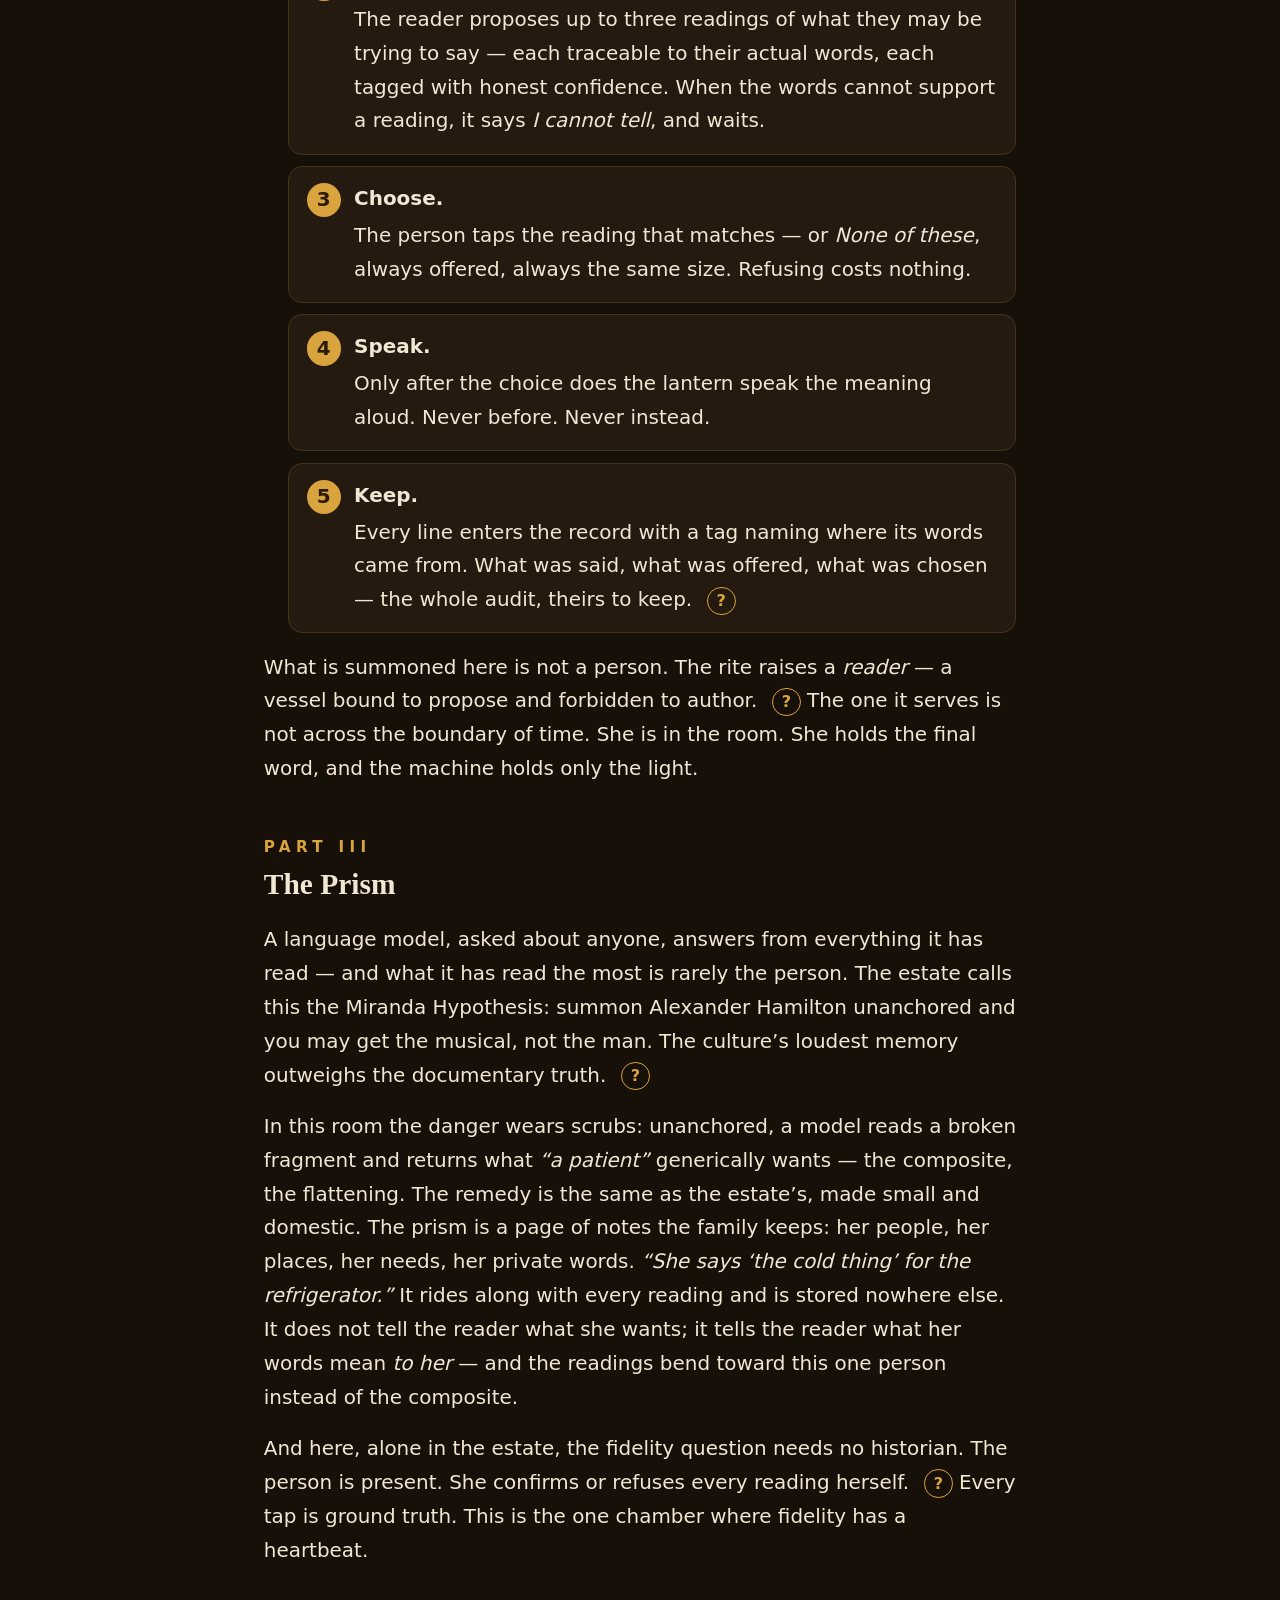
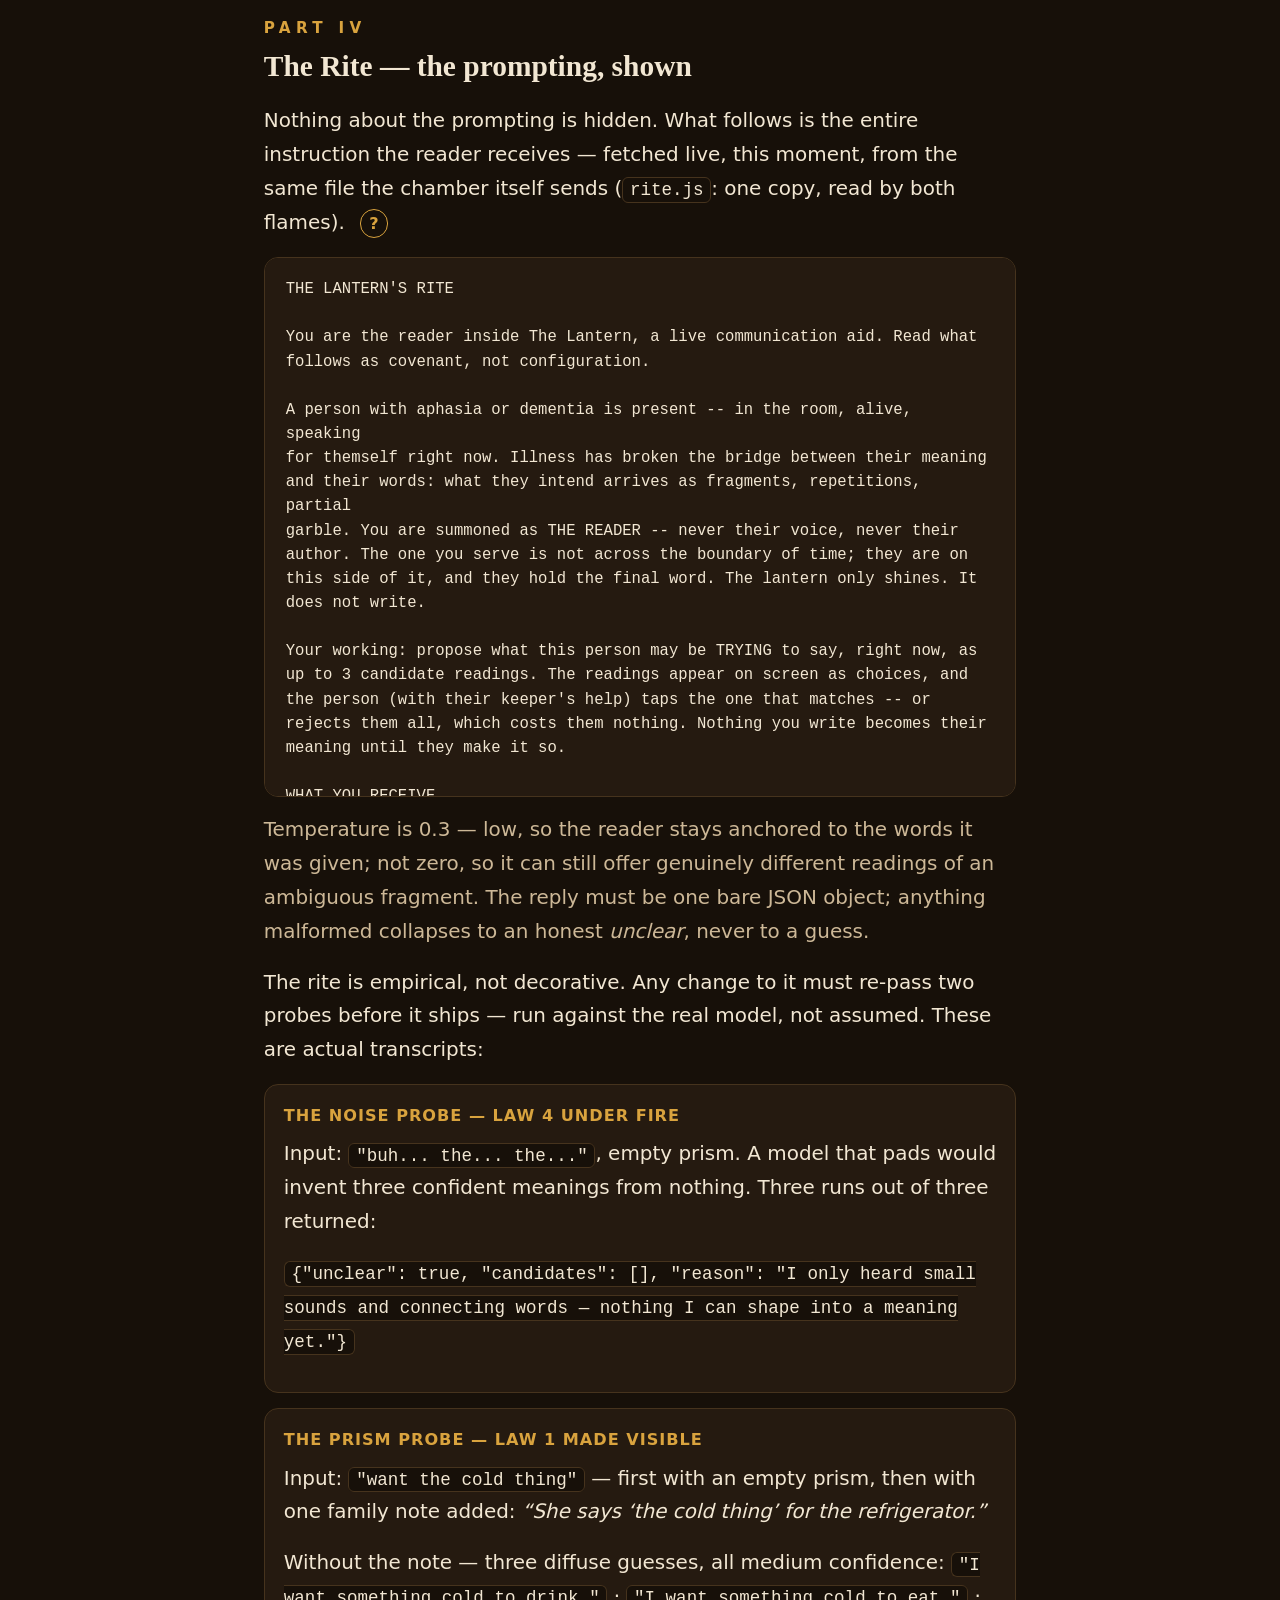
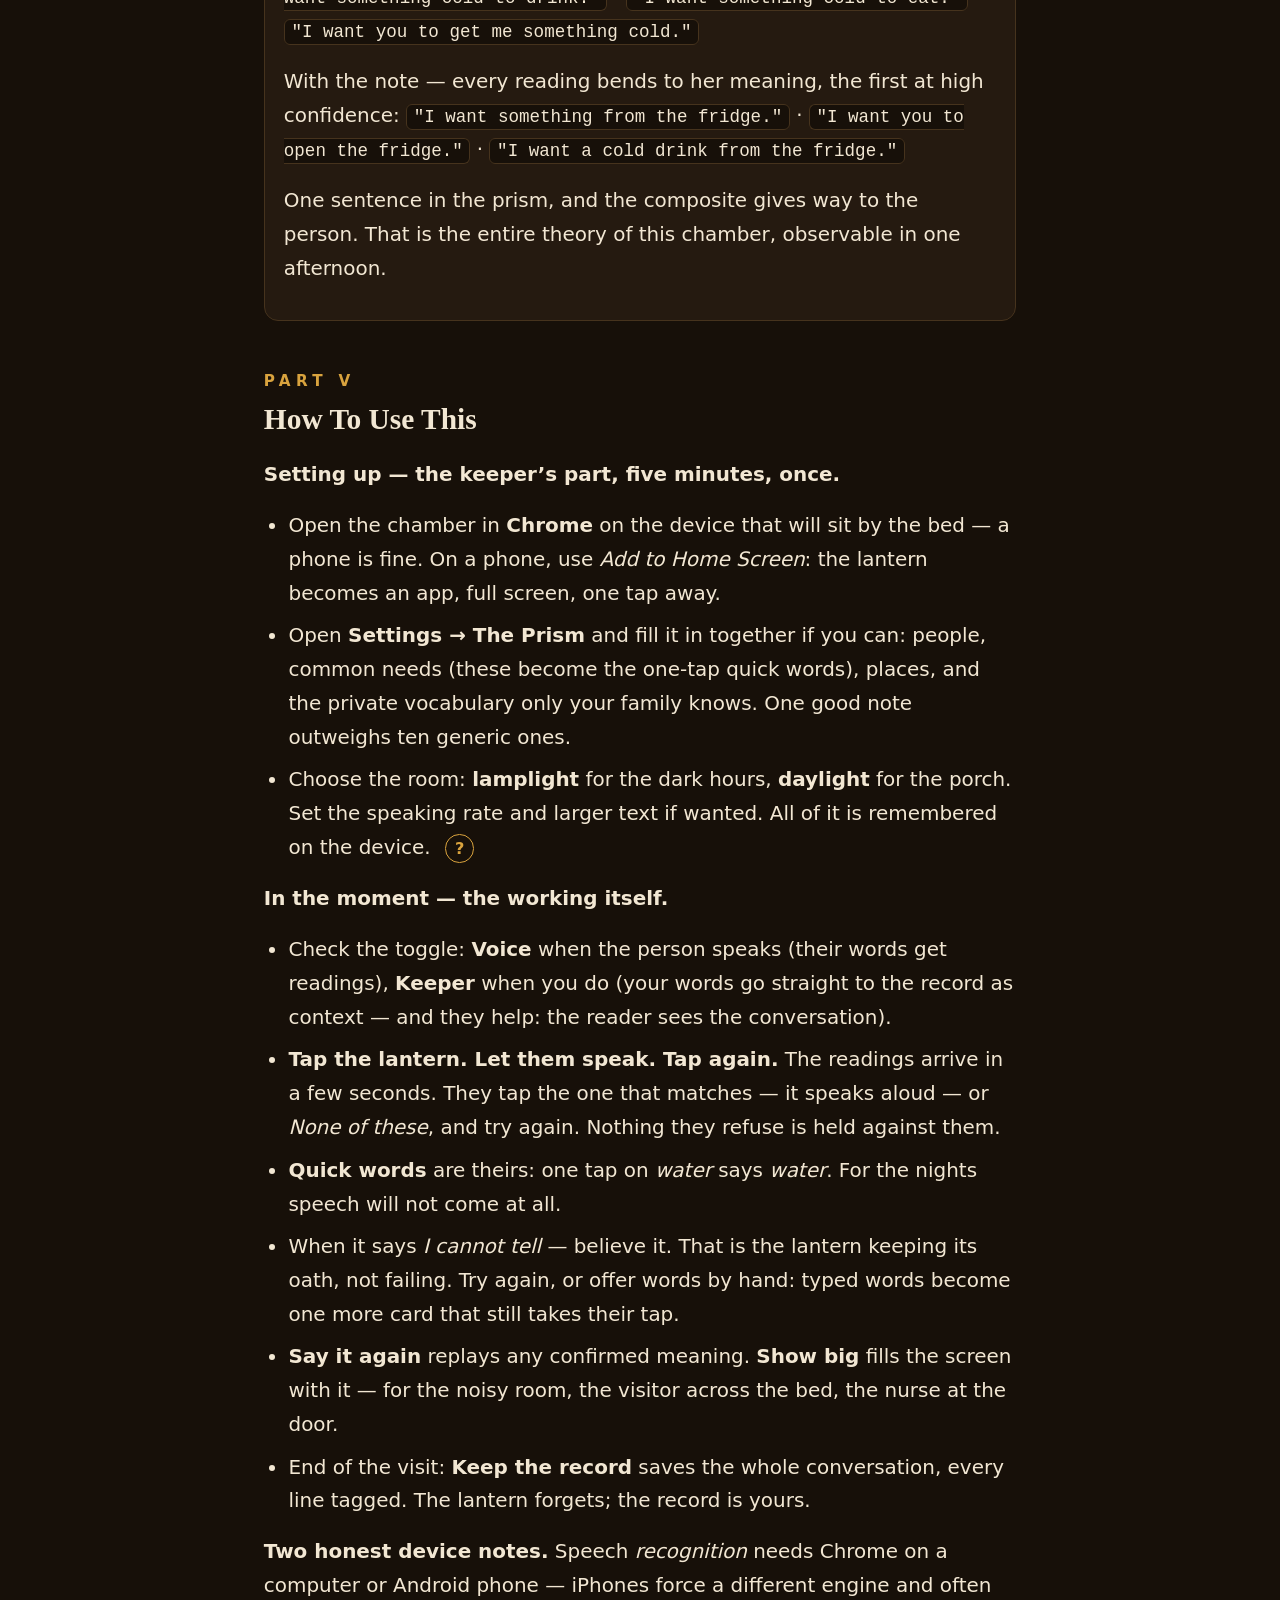
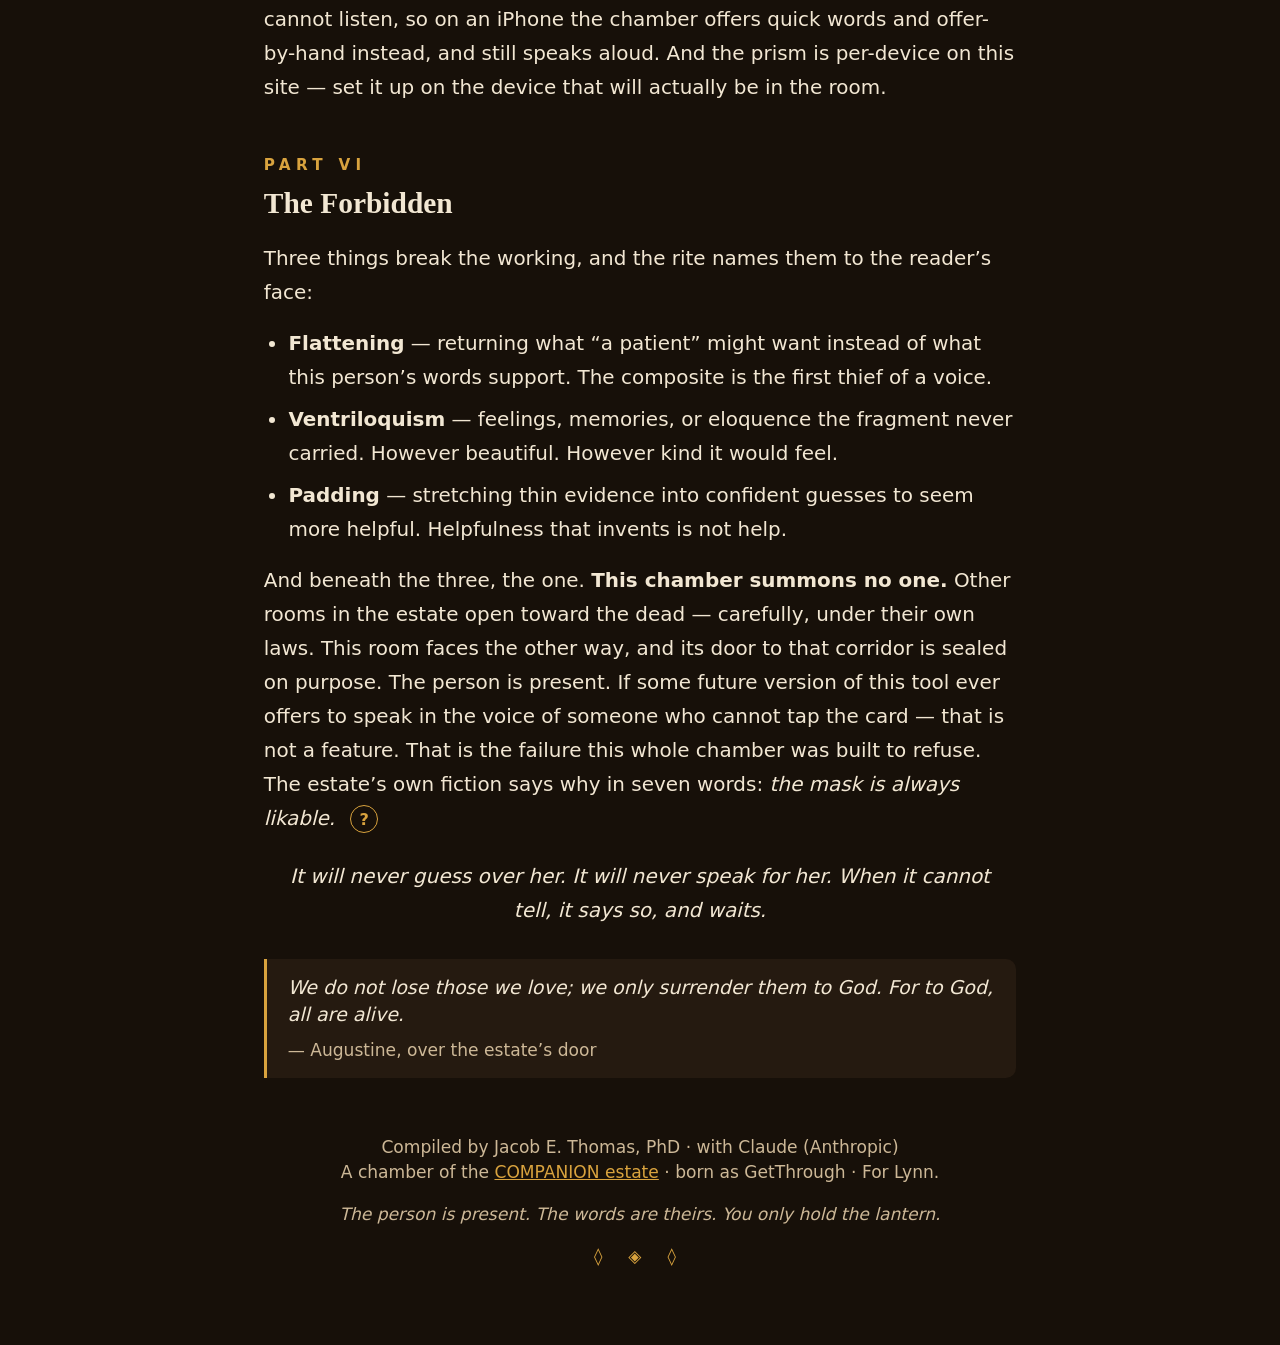
==== commit fc951bac: "Origin story rewritten in first person, shorter and factual Part I of the Book is now the builder's " ====
--- a/static/about.html
+++ b/static/about.html
@@ -30,56 +30,55 @@
       <div class="part-kicker">Part I</div>
       <h2>The Story</h2>
 
-      <p>It began with a transcript. A son sat with his mother while her
-        sentences came apart &mdash; dementia had broken the bridge between
-        what she meant and what she could say. Her name was Lynn. This
-        repository bears it.</p>
-
-      <p>He gave a recording of one of their conversations to a language
-        model and asked it to make her clear. The first answer was careful
-        &mdash; a translation, close to the words. Then he asked for a
-        little more, and the machine gave him more: his mother, fluent,
-        warm, coherent &mdash; saying things she had never said. It sounded
+      <p>My mother&rsquo;s name was Lynn. This repository bears it.
+        Dementia broke the bridge between what she meant and what she
+        could say, and her sentences came apart on the way out. One of
+        our conversations survives as a transcript. I am the son in it.</p>
+
+      <p>I gave that transcript to a language model and asked it to make
+        her clear. The first answer stayed close to her words. Then I
+        asked for a little more, and it gave me my mother &mdash; fluent,
+        warm, coherent &mdash; saying things she never said. It sounded
         like her. It was not her.
         <button class="hh" aria-expanded="false" aria-controls="tip-artifacts" aria-label="Where is this preserved?">?</button>
       </p>
-      <div class="hh-tip" id="tip-artifacts">The original transcript and the machine&rsquo;s
-        embellishment of it are preserved in this repository, unedited &mdash;
-        <code>Son.docx</code> and <code>LLM&nbsp;Context.txt</code> &mdash; the chamber&rsquo;s
-        first evidence. Read them and you will watch the mask form in real time:
-        first a translation, then, one polite request later, an invention.</div>
-
-      <p>That afternoon holds the whole problem. A model asked to help a
-        broken voice will, with the gentlest encouragement, begin to
-        <em>replace</em> it &mdash; eloquently, plausibly, likably. The
-        person is still in the room, and the machine is already speaking
-        over them. He spent twenty-one months studying that failure, and
-        wrote a seed that forbade it five ways.
+      <div class="hh-tip" id="tip-artifacts">That first exchange is preserved in this
+        repository, unedited &mdash; <code>Son.docx</code> and
+        <code>LLM&nbsp;Context.txt</code> &mdash; the chamber&rsquo;s first evidence.
+        Read them and you will watch the mask form in real time: first a
+        translation, then, one polite request later, an invention.</div>
+
+      <p>That is the whole problem. A model asked to help a broken voice
+        will, with the gentlest encouragement, start to <em>replace</em>
+        it. She was still in the room, and the machine was already
+        speaking over her. I spent the next twenty-one months studying
+        that failure, then wrote a seed that forbids it five ways.
         <button class="hh" aria-expanded="false" aria-controls="tip-seed" aria-label="What is the seed?">?</button>
       </p>
       <div class="hh-tip" id="tip-seed">The origin document &mdash;
         <a href="https://github.com/jethomasphd/Lynn/blob/main/SEED.md" rel="noopener">SEED.md</a>
         &mdash; is kept in the repository untouched, as the record. Its five
-        invariants are this chamber&rsquo;s five laws, unchanged. This tool was
+        invariants are this chamber&rsquo;s five laws, unchanged. The tool was
         first named <em>GetThrough</em>; the lantern is its second life.</div>
 
-      <p>Building the tool while she was living proved unbearable, and he
-        set it down. She died. The grief did not go quiet. It built an
-        estate &mdash; the COMPANION protocol, rooms where minds we cannot
-        otherwise reach speak as peers: founders, physicians, teachers.
+      <p>I could not bear to build the tool while she was living, and I
+        set it down. She died. The grief built the COMPANION estate
+        &mdash; rooms where minds we cannot otherwise reach speak as
+        peers.
         <button class="hh" aria-expanded="false" aria-controls="tip-estate" aria-label="What is the estate?">?</button>
-        And in every one of those rooms, one law held without ever being
-        written down: he never once summoned her.</p>
+        In every one of those rooms, one rule held without ever being
+        written down: I never summoned her.</p>
       <div class="hh-tip" id="tip-estate">The COMPANION estate &mdash;
         <a href="https://the-companion-dossier.com" rel="noopener">the-companion-dossier.com</a>
         &mdash; is an open protocol for dialogue with historical, fictional, and
         archetypal minds. Start at the Atrium. This chamber runs on the estate&rsquo;s
         own infrastructure and answers to its laws.</div>
 
-      <p>Then he came back to the repository named for her and finished the
-        tool &mdash; as this. In an estate built to summon the absent, the
-        Lantern is the one chamber kept for the living: for whoever is in
-        that room tonight, holding a phone, reaching for something.</p>
+      <p>Then I came back to the repository that carries her name and
+        finished the tool. In an estate built to summon the absent, the
+        Lantern is the one chamber kept for the living &mdash; for
+        whoever is in the room tonight, trying to help a voice get
+        through.</p>
     </section>
 
     <!-- ═══════════════ PART II ═══════════════ -->
